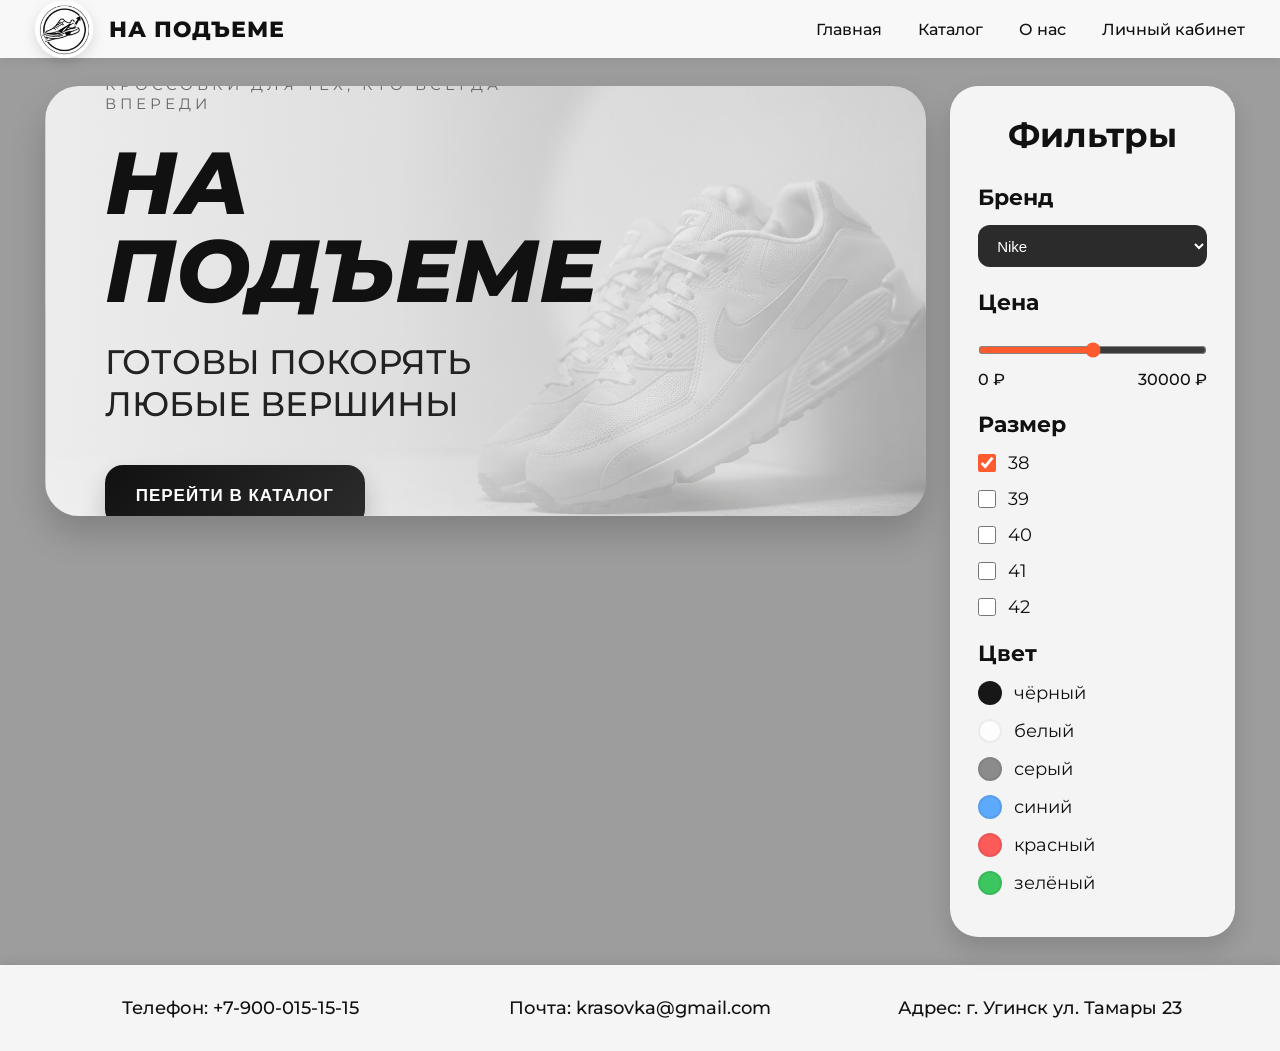
==== index.html @ 4e91f5c1 "update site" ====
<!DOCTYPE html>
<html lang="ru">
<head>
<meta charset="UTF-8">
<meta name="viewport" content="width=device-width, initial-scale=1.0">
<title>НА ПОДЪЕМЕ</title>
<link rel="preconnect" href="https://fonts.googleapis.com">
<link href="https://fonts.googleapis.com/css2?family=Montserrat:wght@400;500;600;700;800&display=swap" rel="stylesheet">
<style>
*{margin:0;padding:0;box-sizing:border-box;}
html,body{height:100%;font-family:'Montserrat',sans-serif;background:#9d9d9d;color:#111;display:flex;flex-direction:column;}
header{width:100%;height:82px;background:#f8f8f8;display:flex;align-items:center;justify-content:space-between;padding:0 35px;position:sticky;top:0;z-index:100;box-shadow:0 2px 10px rgba(0,0,0,0.08);}
.logo-wrapper{display:flex;align-items:center;gap:16px;}
.logo-circle{width:58px;height:58px;border-radius:50%;overflow:hidden;background:white;box-shadow:0 5px 14px rgba(0,0,0,0.12);}
.logo-circle img{width:100%;height:100%;object-fit:cover;}
.logo-wrapper h1{font-size:22px;font-weight:800;letter-spacing:1px;}
nav{display:flex;gap:36px;}
nav a{text-decoration:none;color:#111;font-weight:500;transition:0.25s;position:relative;}
nav a:hover{color:#ff5b2e;}
nav a::after{content:'';width:0%;height:2px;background:#ff5b2e;position:absolute;left:0;bottom:-6px;transition:0.25s;}
nav a:hover::after{width:100%;}
.wrapper{width:93%;margin:28px auto;display:flex;gap:24px;flex:1;}
.content{flex:1;}
.hero{width:100%;height:430px;border-radius:34px;overflow:hidden;position:relative;display:flex;align-items:center;background:linear-gradient(90deg,rgba(245,245,245,0.95) 0%,rgba(240,240,240,0.88) 40%,rgba(235,235,235,0.45) 100%), url("hero.jpg"); background-size:cover;background-position:center right;box-shadow:0 18px 35px rgba(0,0,0,0.18);}
.hero::before{content:'';position:absolute;width:550px;height:550px;background:rgba(255,255,255,0.35);border-radius:50%;right:-170px;top:-120px;filter:blur(12px);}
.hero-left{width:55%;padding-left:60px;position:relative;z-index:2;}
.hero-small{font-size:15px;letter-spacing:4px;color:#666;margin-bottom:26px;}
.hero h2{font-size:88px;font-weight:800;line-height:1;font-style:italic;margin-bottom:26px;color:#111;}
.hero p{font-size:34px;font-weight:500;color:#222;margin-bottom:40px;}
.hero-btn{width:260px;height:62px;border:none;border-radius:18px;background:linear-gradient(135deg,#111,#2c2c2c);color:white;font-size:17px;font-weight:700;letter-spacing:1px;cursor:pointer;transition:0.35s;box-shadow:0 12px 25px rgba(0,0,0,0.2);}
.hero-btn:hover{transform:translateY(-4px);background:linear-gradient(135deg,#ff5b2e,#ff7b57);}
.products{margin-top:30px;display:grid;grid-template-columns:repeat(3,1fr);gap:26px;}
.card{background:#f4f4f4;border-radius:24px;padding:22px;position:relative;transition:0.3s;overflow:hidden;box-shadow:0 10px 24px rgba(0,0,0,0.12);}
.card:hover{transform:translateY(-8px);box-shadow:0 18px 35px rgba(0,0,0,0.18);}
.sale{position:absolute;top:18px;right:18px;background:#ff5b2e;color:white;padding:6px 12px;border-radius:12px;font-size:12px;font-weight:700;}
.card-top{display:flex;align-items:center;gap:18px;}
.card img{width:160px;height:120px;object-fit:contain;transition:0.35s;}
.card:hover img{transform:scale(1.08);}
.card h3{font-size:22px;margin-bottom:14px;font-weight:700;}
.price{font-size:22px;font-weight:600;margin-bottom:20px;}
.buy-btn{width:170px;height:44px;border:none;border-radius:14px;background:linear-gradient(135deg,#111,#2b2b2b);color:white;font-size:16px;font-weight:600;cursor:pointer;transition:0.25s;}
.buy-btn:hover{background:linear-gradient(135deg,#ff5b2e,#ff7b57);transform:scale(1.03);}
.sidebar{width:285px;background:#f4f4f4;border-radius:28px;padding:28px;height:fit-content;position:sticky;top:100px;box-shadow:0 12px 24px rgba(0,0,0,0.14);}
.sidebar h2{text-align:center;margin-bottom:28px;font-size:34px;}
.filter-title{margin-top:22px;margin-bottom:14px;font-size:22px;font-weight:700;}
select{width:100%;height:42px;border:none;border-radius:12px;background:#2b2b2b;color:white;padding:0 15px;font-size:15px;}
.range{width:100%;accent-color:#ff5b2e;margin:12px 0;}
.price-row{display:flex;justify-content:space-between;font-weight:500;}
.check-group label,.color-group label{display:flex;align-items:center;gap:12px;margin-bottom:14px;font-size:18px;}
input[type="checkbox"]{width:18px;height:18px;accent-color:#ff5b2e;}
.color-group{margin-top:12px;}
.color-option{display:flex;align-items:center;gap:14px;margin-bottom:16px;font-size:18px;cursor:pointer;user-select:none;}
.color-option input{display:none;}
.color{width:24px;height:24px;border-radius:50%;border:2px solid rgba(0,0,0,0.08);transition:0.25s ease;opacity:0.9;}
.color-option input:checked + .color{transform:scale(1.15);border:3px solid rgba(0,0,0,0.35);box-shadow:0 0 0 4px rgba(255,255,255,0.8),0 4px 10px rgba(0,0,0,0.12);opacity:1;}
.color-option:hover .color{transform:scale(1.08);}
/* FOOTER */
footer{width:100%;background:#f5f5f5;padding:32px 40px;display:flex;justify-content:space-between;align-items:center;font-size:18px;box-shadow:0 -3px 10px rgba(0,0,0,0.08);margin-top:auto;}
footer div{flex:1;text-align:center;font-weight:500;}
@media(max-width:1200px){.products{grid-template-columns:repeat(2,1fr);}}
@media(max-width:900px){.wrapper{flex-direction:column;}.sidebar{width:100%;position:relative;top:0;}.products{grid-template-columns:1fr;}.hero{height:520px;}.hero-left{width:100%;padding:40px;}.hero h2{font-size:54px;}.hero p{font-size:24px;}footer{flex-direction:column;gap:16px;}nav{display:none;}}
</style>
</head>
<body>
  <div id="root"></div>
<header>
<div class="logo-wrapper"><div class="logo-circle"><img src="logo.png" alt="logo"></div><h1>НА ПОДЪЕМЕ</h1></div>
<nav><a href="index.html">Главная</a><a href="katalog.html">Каталог</a><a href="onas.html">О нас</a><a href="kab.html">Личный кабинет</a></nav>
</header>

<div class="wrapper">
<div class="content">
<div class="hero">
<div class="hero-left">
<div class="hero-small">КРОССОВКИ ДЛЯ ТЕХ, КТО ВСЕГДА ВПЕРЕДИ</div>
<h2>НА ПОДЪЕМЕ</h2>
<p>ГОТОВЫ ПОКОРЯТЬ ЛЮБЫЕ ВЕРШИНЫ</p>
<a href="katalog.html">
    <button class="hero-btn">
        ПЕРЕЙТИ В КАТАЛОГ
    </button>
</a>
</div>
</div>

<div class="products">
<div class="card"><div class="sale">NEW</div><div class="card-top"><img src="red.png"><div><h3>Nike Air Mariah Red</h3><div class="price">33 999 ₽</div><button class="buy-btn">Купить</button></div></div></div>
<div class="card"><div class="sale">HOT</div><div class="card-top"><img src="black.png"><div><h3>Nike Air Mariah Black</h3><div class="price">33 999 ₽</div><button class="buy-btn">Купить</button></div></div></div>
<div class="card"><div class="sale">SALE</div><div class="card-top"><img src="pinkwhite.png"><div><h3>Nike Air Mariah Pink-White</h3><div class="price">33 999 ₽</div><button class="buy-btn">Купить</button></div></div></div>
<div class="card"><div class="card-top"><img src="green.png"><div><h3>Nike Air Mariah Green</h3><div class="price">50 999 ₽</div><button class="buy-btn">Купить</button></div></div></div>
<div class="card"><div class="card-top"><img src="pink.png"><div><h3>Nike Air Mariah Pink</h3><div class="price">33 999 ₽</div><button class="buy-btn">Купить</button></div></div></div>
<div class="card"><div class="card-top"><img src="blueorange.png"><div><h3>Nike Air Mariah Blue-Orange</h3><div class="price">20 999 ₽</div><button class="buy-btn">Купить</button></div></div></div>
</div>
</div>

<aside class="sidebar">
<h2>Фильтры</h2>
<div class="filter-title">Бренд</div>
<select><option>Nike</option><option>Adidas</option><option>Puma</option></select>
<div class="filter-title">Цена</div>
<input type="range" class="range" min="0" max="60000" value="30000" id="priceRange" oninput="priceValue.innerText=this.value+' ₽'">
<div class="price-row"><span>0 ₽</span><span id="priceValue">30000 ₽</span></div>
<div class="filter-title">Размер</div>
<div class="check-group">
<label><input type="checkbox" checked>38</label>
<label><input type="checkbox">39</label>
<label><input type="checkbox">40</label>
<label><input type="checkbox">41</label>
<label><input type="checkbox">42</label>
</div>
<div class="filter-title">Цвет</div>
<div class="color-group">
<label class="color-option"><input type="checkbox"><span class="color" style="background:black;"></span>чёрный</label>
<label class="color-option"><input type="checkbox"><span class="color" style="background:white;"></span>белый</label>
<label class="color-option"><input type="checkbox"><span class="color" style="background:gray;"></span>серый</label>
<label class="color-option"><input type="checkbox"><span class="color" style="background:#4da3ff;"></span>синий</label>
<label class="color-option"><input type="checkbox"><span class="color" style="background:#ff4a4a;"></span>красный</label>
<label class="color-option"><input type="checkbox"><span class="color" style="background:#29c24f;"></span>зелёный</label>
</div>
</aside>
</div>

<footer>
<div>Телефон: +7-900-015-15-15</div>
<div>Почта: krasovka@gmail.com</div>
<div>Адрес: г. Угинск ул. Тамары 23</div>
</footer>
<script>

const products = [
{
card: document.querySelectorAll('.card')[0],
price: 33999,
color: 'red',
sizes: [38,39,40,41]
},
{
card: document.querySelectorAll('.card')[1],
price: 33999,
color: 'black',
sizes: [38,39,40,41]
},
{
card: document.querySelectorAll('.card')[2],
price: 33999,
color: 'white',
sizes: [38,39,41]
},
{
card: document.querySelectorAll('.card')[3],
price: 50999,
color: 'green',
sizes: [40,41,42]
},
{
card: document.querySelectorAll('.card')[4],
price: 33999,
color: 'pink',
sizes: [38,39,40]
},
{
card: document.querySelectorAll('.card')[5],
price: 20999,
color: 'blue',
sizes: [39,40,42]
}
];

const priceRange = document.getElementById('priceRange');

const sizeCheckboxes = document.querySelectorAll('.check-group input');

const colorCheckboxes = document.querySelectorAll('.color-group input');

function filterProducts(){

const maxPrice = Number(priceRange.value);

const selectedSizes = [];

sizeCheckboxes.forEach((checkbox,index)=>{
if(checkbox.checked){
selectedSizes.push(Number(checkbox.parentElement.textContent));
}
});

const colors = ['black','white','gray','blue','red','green'];

const selectedColors = [];

colorCheckboxes.forEach((checkbox,index)=>{
if(checkbox.checked){
selectedColors.push(colors[index]);
}
});

products.forEach(product=>{

const priceMatch = product.price <= maxPrice;

const sizeMatch =
selectedSizes.length === 0 ||
product.sizes.some(size => selectedSizes.includes(size));

const colorMatch =
selectedColors.length === 0 ||
selectedColors.includes(product.color);

if(priceMatch && sizeMatch && colorMatch){
product.card.style.display = 'block';
}else{
product.card.style.display = 'none';
}

});

}

priceRange.addEventListener('input',filterProducts);

sizeCheckboxes.forEach(checkbox=>{
checkbox.addEventListener('change',filterProducts);
});

colorCheckboxes.forEach(checkbox=>{
checkbox.addEventListener('change',filterProducts);
});

filterProducts();

</script>
</body>
</html>
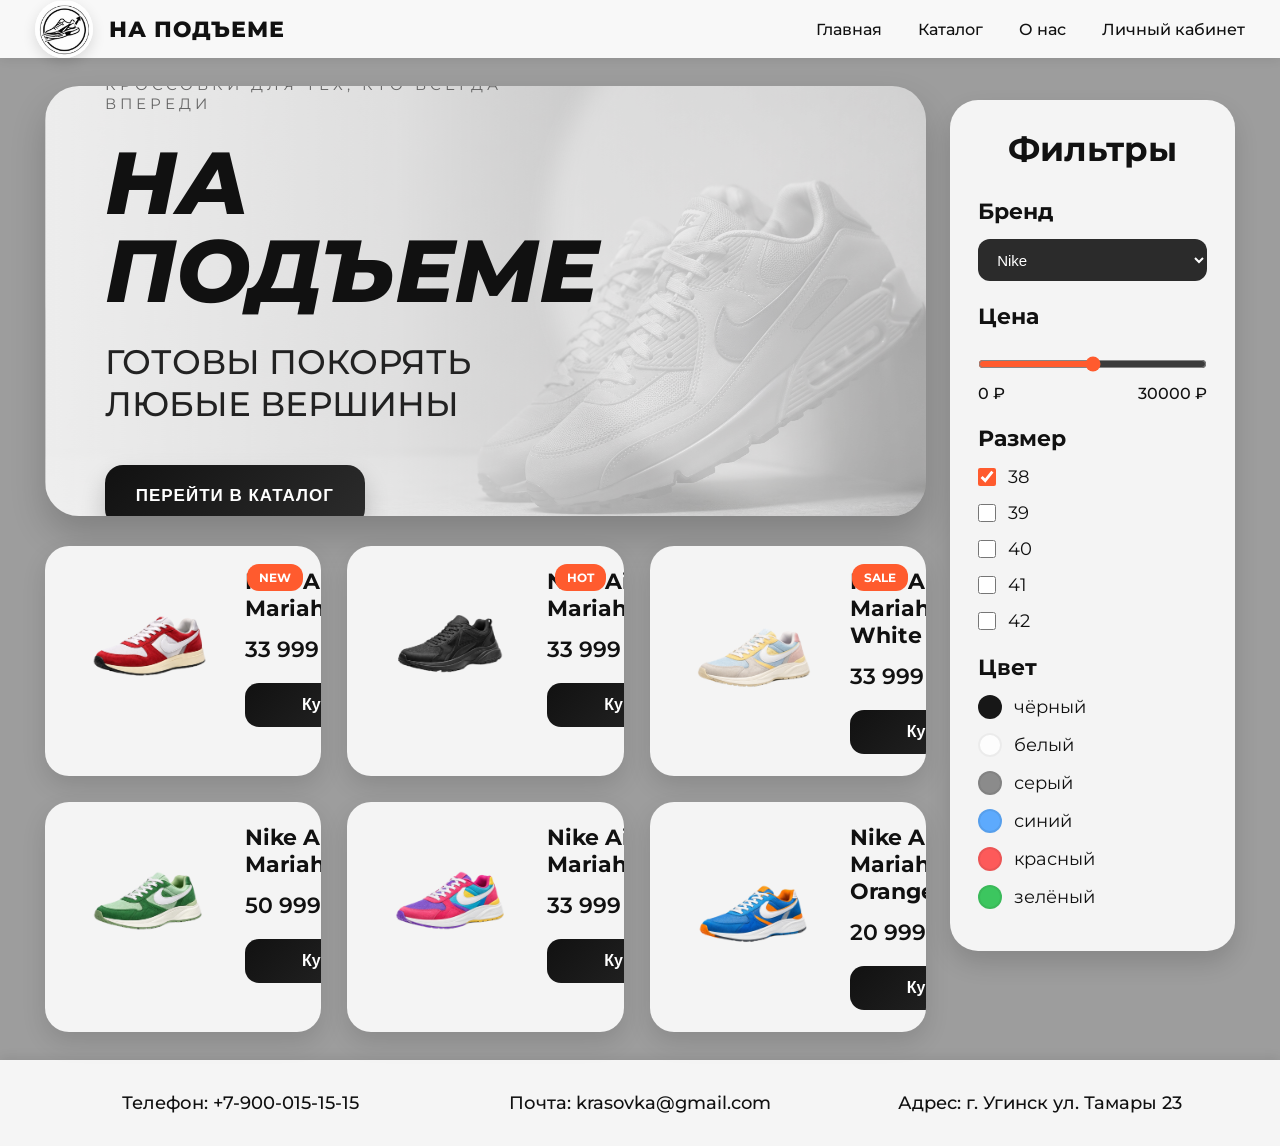
==== commit 0f0a5bd8: "update" ====
--- a/index.html
+++ b/index.html
@@ -128,88 +128,129 @@
 <script>
 
 const products = [
+
 {
 card: document.querySelectorAll('.card')[0],
 price: 33999,
 color: 'red',
 sizes: [38,39,40,41]
 },
+
 {
 card: document.querySelectorAll('.card')[1],
 price: 33999,
 color: 'black',
 sizes: [38,39,40,41]
 },
+
 {
 card: document.querySelectorAll('.card')[2],
 price: 33999,
 color: 'white',
 sizes: [38,39,41]
 },
+
 {
 card: document.querySelectorAll('.card')[3],
 price: 50999,
 color: 'green',
 sizes: [40,41,42]
 },
+
 {
 card: document.querySelectorAll('.card')[4],
 price: 33999,
 color: 'pink',
 sizes: [38,39,40]
 },
+
 {
 card: document.querySelectorAll('.card')[5],
 price: 20999,
 color: 'blue',
 sizes: [39,40,42]
 }
+
 ];
 
 const priceRange = document.getElementById('priceRange');
 
-const sizeCheckboxes = document.querySelectorAll('.check-group input');
-
-const colorCheckboxes = document.querySelectorAll('.color-group input');
+const sizeCheckboxes =
+document.querySelectorAll('.check-group input');
+
+const colorCheckboxes =
+document.querySelectorAll('.color-group input');
+
+const priceValue =
+document.getElementById('priceValue');
 
 function filterProducts(){
 
 const maxPrice = Number(priceRange.value);
 
+priceValue.innerText = maxPrice + ' ₽';
+
 const selectedSizes = [];
 
-sizeCheckboxes.forEach((checkbox,index)=>{
+sizeCheckboxes.forEach((checkbox)=>{
+
 if(checkbox.checked){
-selectedSizes.push(Number(checkbox.parentElement.textContent));
-}
-});
-
-const colors = ['black','white','gray','blue','red','green'];
+
+selectedSizes.push(
+Number(checkbox.parentElement.textContent)
+);
+
+}
+
+});
+
+const colors = [
+'black',
+'white',
+'gray',
+'blue',
+'red',
+'green',
+'pink',
+'orange',
+'brown'
+];
 
 const selectedColors = [];
 
 colorCheckboxes.forEach((checkbox,index)=>{
+
 if(checkbox.checked){
+
 selectedColors.push(colors[index]);
-}
+
+}
+
 });
 
 products.forEach(product=>{
 
-const priceMatch = product.price <= maxPrice;
+const priceMatch =
+product.price <= maxPrice;
 
 const sizeMatch =
 selectedSizes.length === 0 ||
-product.sizes.some(size => selectedSizes.includes(size));
+product.sizes.some(size =>
+selectedSizes.includes(size)
+);
 
 const colorMatch =
 selectedColors.length === 0 ||
 selectedColors.includes(product.color);
 
 if(priceMatch && sizeMatch && colorMatch){
+
 product.card.style.display = 'block';
+
 }else{
+
 product.card.style.display = 'none';
+
 }
 
 });
@@ -218,15 +259,17 @@
 
 priceRange.addEventListener('input',filterProducts);
 
-sizeCheckboxes.forEach(checkbox=>{
+sizeCheckboxes.forEach((checkbox)=>{
+
 checkbox.addEventListener('change',filterProducts);
-});
-
-colorCheckboxes.forEach(checkbox=>{
+
+});
+
+colorCheckboxes.forEach((checkbox)=>{
+
 checkbox.addEventListener('change',filterProducts);
-});
-
-filterProducts();
+
+});
 
 </script>
 </body>
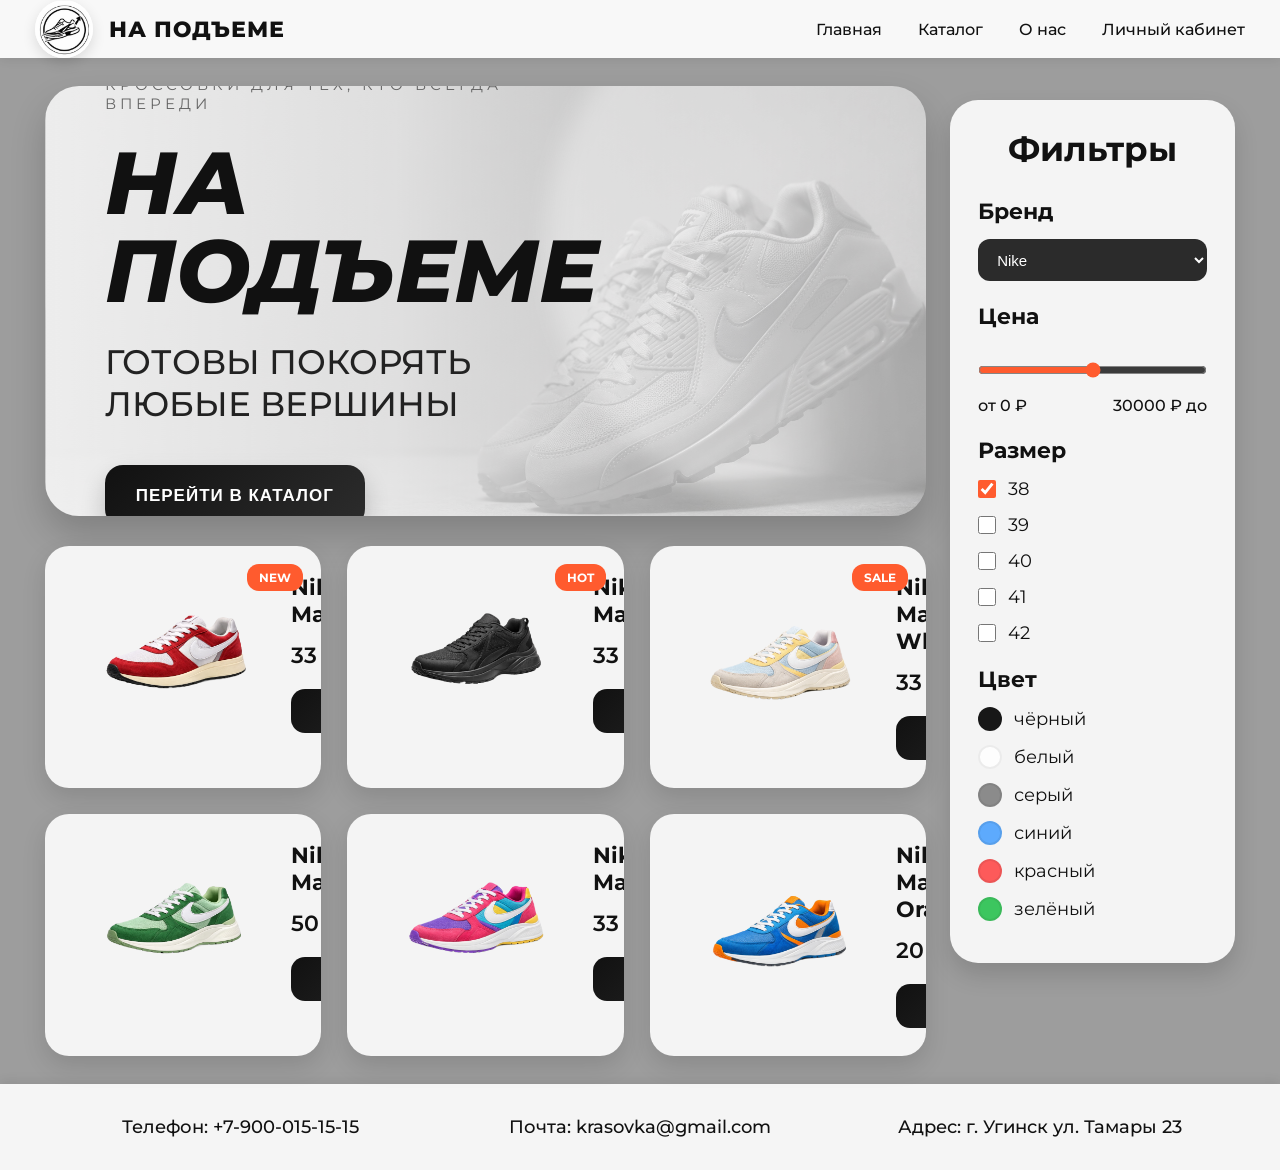
==== commit b86c69a3: "update" ====
--- a/index.html
+++ b/index.html
@@ -30,11 +30,11 @@
 .hero-btn{width:260px;height:62px;border:none;border-radius:18px;background:linear-gradient(135deg,#111,#2c2c2c);color:white;font-size:17px;font-weight:700;letter-spacing:1px;cursor:pointer;transition:0.35s;box-shadow:0 12px 25px rgba(0,0,0,0.2);}
 .hero-btn:hover{transform:translateY(-4px);background:linear-gradient(135deg,#ff5b2e,#ff7b57);}
 .products{margin-top:30px;display:grid;grid-template-columns:repeat(3,1fr);gap:26px;}
-.card{background:#f4f4f4;border-radius:24px;padding:22px;position:relative;transition:0.3s;overflow:hidden;box-shadow:0 10px 24px rgba(0,0,0,0.12);}
+.card{background:#f4f4f4;border-radius:24px;padding:28px;position:relative;transition:0.3s;overflow:hidden;box-shadow:0 10px 24px rgba(0,0,0,0.12);}
 .card:hover{transform:translateY(-8px);box-shadow:0 18px 35px rgba(0,0,0,0.18);}
 .sale{position:absolute;top:18px;right:18px;background:#ff5b2e;color:white;padding:6px 12px;border-radius:12px;font-size:12px;font-weight:700;}
 .card-top{display:flex;align-items:center;gap:18px;}
-.card img{width:160px;height:120px;object-fit:contain;transition:0.35s;}
+.card img{width:200px;height:150px;object-fit:contain;transition:0.35s;} /* увеличено */
 .card:hover img{transform:scale(1.08);}
 .card h3{font-size:22px;margin-bottom:14px;font-weight:700;}
 .price{font-size:22px;font-weight:600;margin-bottom:20px;}
@@ -44,8 +44,17 @@
 .sidebar h2{text-align:center;margin-bottom:28px;font-size:34px;}
 .filter-title{margin-top:22px;margin-bottom:14px;font-size:22px;font-weight:700;}
 select{width:100%;height:42px;border:none;border-radius:12px;background:#2b2b2b;color:white;padding:0 15px;font-size:15px;}
-.range{width:100%;accent-color:#ff5b2e;margin:12px 0;}
+.range{
+    width:100%;
+    accent-color:#ff5b2e;
+    margin:12px 0;
+    border:2px solid #ff5b2e; /* добавлена граница */
+    border-radius:12px;
+    padding:4px;
+}
 .price-row{display:flex;justify-content:space-between;font-weight:500;}
+.price-row span:first-child::before { content: "от "; } /* подпись от */
+.price-row span:last-child::after { content: " до"; } /* подпись до */
 .check-group label,.color-group label{display:flex;align-items:center;gap:12px;margin-bottom:14px;font-size:18px;}
 input[type="checkbox"]{width:18px;height:18px;accent-color:#ff5b2e;}
 .color-group{margin-top:12px;}
@@ -54,7 +63,6 @@
 .color{width:24px;height:24px;border-radius:50%;border:2px solid rgba(0,0,0,0.08);transition:0.25s ease;opacity:0.9;}
 .color-option input:checked + .color{transform:scale(1.15);border:3px solid rgba(0,0,0,0.35);box-shadow:0 0 0 4px rgba(255,255,255,0.8),0 4px 10px rgba(0,0,0,0.12);opacity:1;}
 .color-option:hover .color{transform:scale(1.08);}
-/* FOOTER */
 footer{width:100%;background:#f5f5f5;padding:32px 40px;display:flex;justify-content:space-between;align-items:center;font-size:18px;box-shadow:0 -3px 10px rgba(0,0,0,0.08);margin-top:auto;}
 footer div{flex:1;text-align:center;font-weight:500;}
 @media(max-width:1200px){.products{grid-template-columns:repeat(2,1fr);}}
@@ -126,151 +134,77 @@
 <div>Адрес: г. Угинск ул. Тамары 23</div>
 </footer>
 <script>
-
+// ваш JS код для фильтров без изменений
 const products = [
-
 {
 card: document.querySelectorAll('.card')[0],
 price: 33999,
 color: 'red',
 sizes: [38,39,40,41]
 },
-
 {
 card: document.querySelectorAll('.card')[1],
 price: 33999,
 color: 'black',
 sizes: [38,39,40,41]
 },
-
 {
 card: document.querySelectorAll('.card')[2],
 price: 33999,
 color: 'white',
 sizes: [38,39,41]
 },
-
 {
 card: document.querySelectorAll('.card')[3],
 price: 50999,
 color: 'green',
 sizes: [40,41,42]
 },
-
 {
 card: document.querySelectorAll('.card')[4],
 price: 33999,
 color: 'pink',
 sizes: [38,39,40]
 },
-
 {
 card: document.querySelectorAll('.card')[5],
 price: 20999,
 color: 'blue',
 sizes: [39,40,42]
 }
-
 ];
 
 const priceRange = document.getElementById('priceRange');
-
-const sizeCheckboxes =
-document.querySelectorAll('.check-group input');
-
-const colorCheckboxes =
-document.querySelectorAll('.color-group input');
-
-const priceValue =
-document.getElementById('priceValue');
+const sizeCheckboxes = document.querySelectorAll('.check-group input');
+const colorCheckboxes = document.querySelectorAll('.color-group input');
+const priceValue = document.getElementById('priceValue');
 
 function filterProducts(){
-
 const maxPrice = Number(priceRange.value);
-
 priceValue.innerText = maxPrice + ' ₽';
-
 const selectedSizes = [];
-
 sizeCheckboxes.forEach((checkbox)=>{
-
 if(checkbox.checked){
-
-selectedSizes.push(
-Number(checkbox.parentElement.textContent)
-);
-
-}
-
+selectedSizes.push(Number(checkbox.parentElement.textContent));
+}
 });
-
-const colors = [
-'black',
-'white',
-'gray',
-'blue',
-'red',
-'green',
-'pink',
-'orange',
-'brown'
-];
-
+const colors = ['black','white','gray','blue','red','green','pink','orange','brown'];
 const selectedColors = [];
-
 colorCheckboxes.forEach((checkbox,index)=>{
-
 if(checkbox.checked){
-
 selectedColors.push(colors[index]);
-
-}
-
+}
 });
-
 products.forEach(product=>{
-
-const priceMatch =
-product.price <= maxPrice;
-
-const sizeMatch =
-selectedSizes.length === 0 ||
-product.sizes.some(size =>
-selectedSizes.includes(size)
-);
-
-const colorMatch =
-selectedColors.length === 0 ||
-selectedColors.includes(product.color);
-
-if(priceMatch && sizeMatch && colorMatch){
-
-product.card.style.display = 'block';
-
-}else{
-
-product.card.style.display = 'none';
-
-}
-
+const priceMatch = product.price <= maxPrice;
+const sizeMatch = selectedSizes.length === 0 || product.sizes.some(size => selectedSizes.includes(size));
+const colorMatch = selectedColors.length === 0 || selectedColors.includes(product.color);
+product.card.style.display = (priceMatch && sizeMatch && colorMatch) ? 'block' : 'none';
 });
-
-}
-
+}
 priceRange.addEventListener('input',filterProducts);
-
-sizeCheckboxes.forEach((checkbox)=>{
-
-checkbox.addEventListener('change',filterProducts);
-
-});
-
-colorCheckboxes.forEach((checkbox)=>{
-
-checkbox.addEventListener('change',filterProducts);
-
-});
-
+sizeCheckboxes.forEach((checkbox)=>{checkbox.addEventListener('change',filterProducts);});
+colorCheckboxes.forEach((checkbox)=>{checkbox.addEventListener('change',filterProducts);});
 </script>
 </body>
 </html>
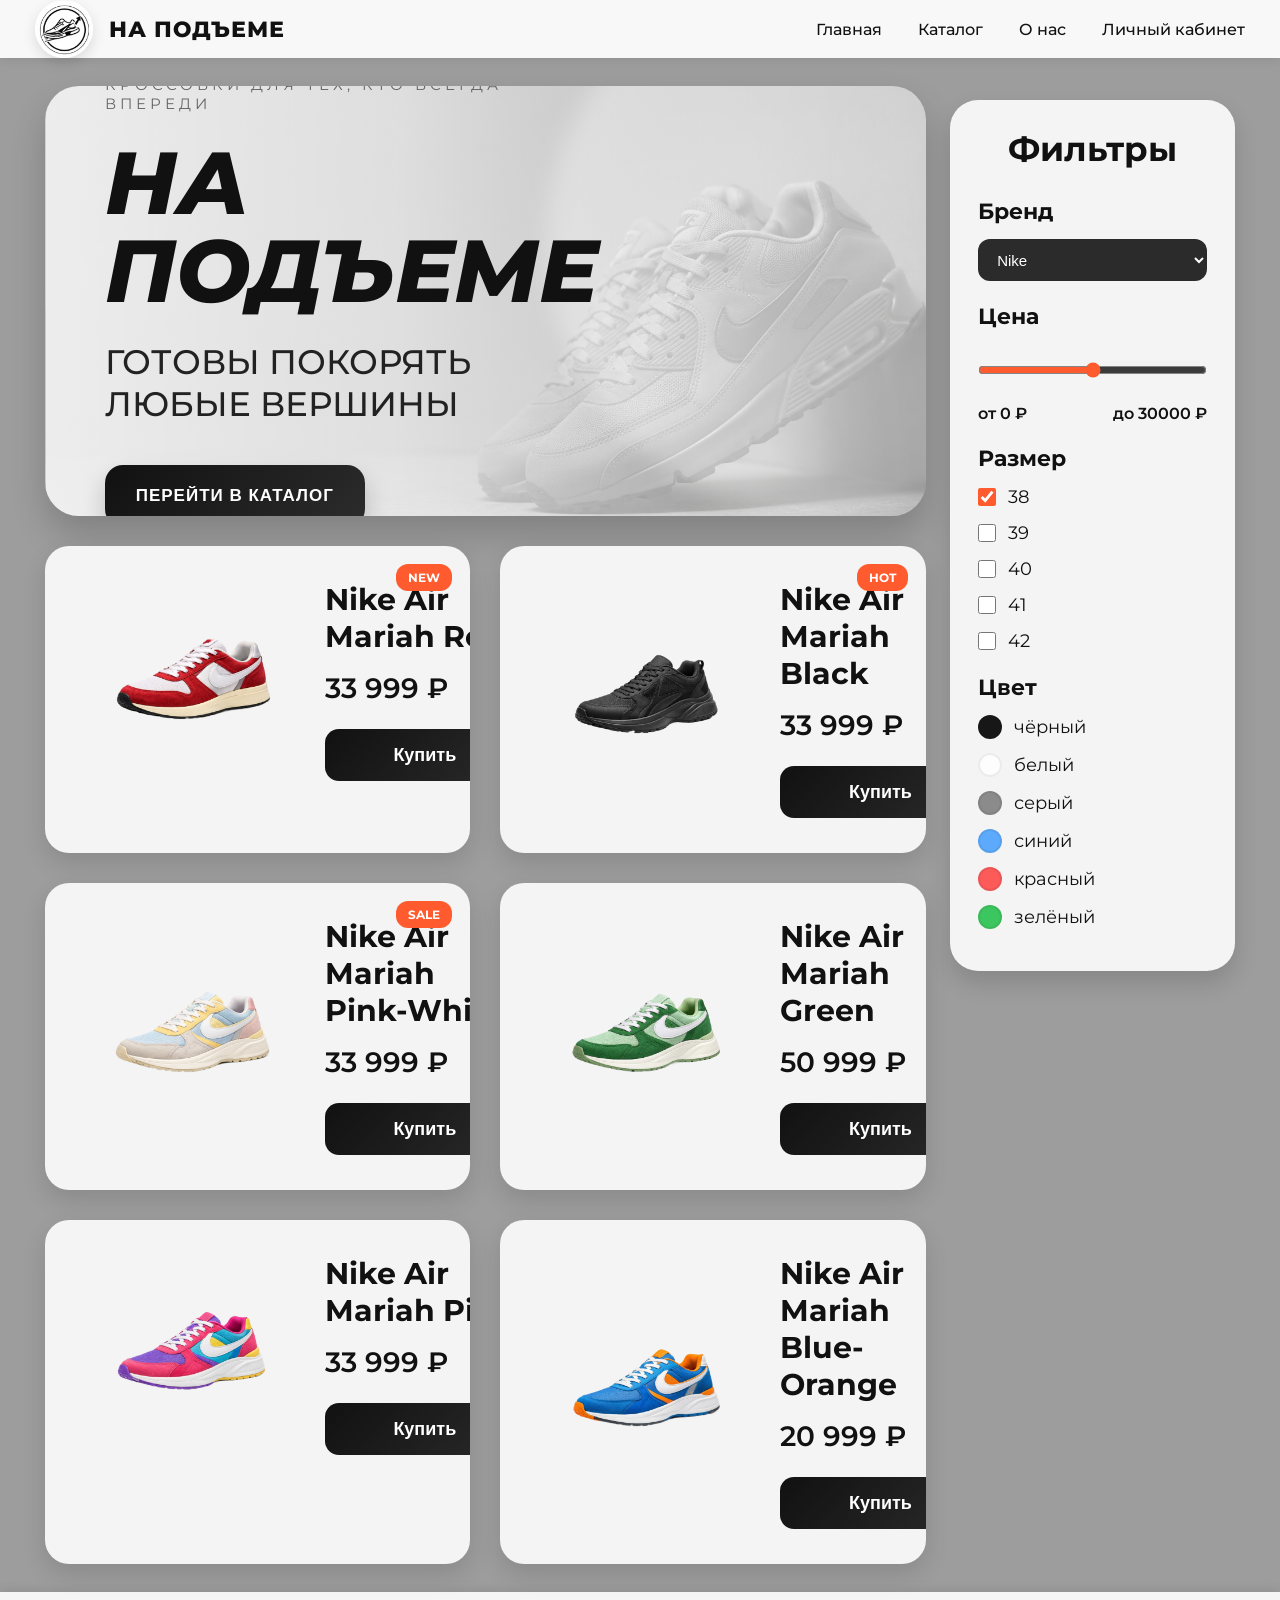
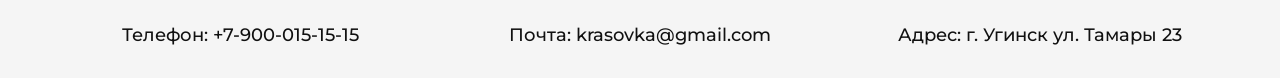
==== commit cea98542: "update" ====
--- a/index.html
+++ b/index.html
@@ -29,17 +29,58 @@
 .hero p{font-size:34px;font-weight:500;color:#222;margin-bottom:40px;}
 .hero-btn{width:260px;height:62px;border:none;border-radius:18px;background:linear-gradient(135deg,#111,#2c2c2c);color:white;font-size:17px;font-weight:700;letter-spacing:1px;cursor:pointer;transition:0.35s;box-shadow:0 12px 25px rgba(0,0,0,0.2);}
 .hero-btn:hover{transform:translateY(-4px);background:linear-gradient(135deg,#ff5b2e,#ff7b57);}
-.products{margin-top:30px;display:grid;grid-template-columns:repeat(3,1fr);gap:26px;}
-.card{background:#f4f4f4;border-radius:24px;padding:28px;position:relative;transition:0.3s;overflow:hidden;box-shadow:0 10px 24px rgba(0,0,0,0.12);}
-.card:hover{transform:translateY(-8px);box-shadow:0 18px 35px rgba(0,0,0,0.18);}
+
+/* Увеличенные карточки */
+.products{
+    margin-top:30px;
+    display:grid;
+    grid-template-columns:repeat(2,1fr);
+    gap:30px;
+}
+.card{
+    background:#f4f4f4;
+    border-radius:24px;
+    padding:35px;
+    min-height:240px;
+    position:relative;
+    transition:0.3s;
+    overflow:hidden;
+    box-shadow:0 10px 24px rgba(0,0,0,0.12);
+}
+.card-top{
+    display:flex;
+    align-items:center;
+    gap:25px;
+}
+.card img{
+    width:220px;
+    height:170px;
+    object-fit:contain;
+    transition:0.35s;
+}
+.card h3{
+    font-size:30px;
+    margin-bottom:16px;
+    font-weight:700;
+}
+.price{
+    font-size:28px;
+    font-weight:600;
+    margin-bottom:24px;
+}
+.buy-btn{
+    width:200px;
+    height:52px;
+    border:none;
+    border-radius:14px;
+    background:linear-gradient(135deg,#111,#2b2b2b);
+    color:white;
+    font-size:18px;
+    font-weight:600;
+    cursor:pointer;
+}
 .sale{position:absolute;top:18px;right:18px;background:#ff5b2e;color:white;padding:6px 12px;border-radius:12px;font-size:12px;font-weight:700;}
-.card-top{display:flex;align-items:center;gap:18px;}
-.card img{width:200px;height:150px;object-fit:contain;transition:0.35s;} /* увеличено */
-.card:hover img{transform:scale(1.08);}
-.card h3{font-size:22px;margin-bottom:14px;font-weight:700;}
-.price{font-size:22px;font-weight:600;margin-bottom:20px;}
-.buy-btn{width:170px;height:44px;border:none;border-radius:14px;background:linear-gradient(135deg,#111,#2b2b2b);color:white;font-size:16px;font-weight:600;cursor:pointer;transition:0.25s;}
-.buy-btn:hover{background:linear-gradient(135deg,#ff5b2e,#ff7b57);transform:scale(1.03);}
+
 .sidebar{width:285px;background:#f4f4f4;border-radius:28px;padding:28px;height:fit-content;position:sticky;top:100px;box-shadow:0 12px 24px rgba(0,0,0,0.14);}
 .sidebar h2{text-align:center;margin-bottom:28px;font-size:34px;}
 .filter-title{margin-top:22px;margin-bottom:14px;font-size:22px;font-weight:700;}
@@ -48,13 +89,16 @@
     width:100%;
     accent-color:#ff5b2e;
     margin:12px 0;
-    border:2px solid #ff5b2e; /* добавлена граница */
+    border:2px solid #ff5b2e;
     border-radius:12px;
     padding:4px;
 }
-.price-row{display:flex;justify-content:space-between;font-weight:500;}
-.price-row span:first-child::before { content: "от "; } /* подпись от */
-.price-row span:last-child::after { content: " до"; } /* подпись до */
+.price-row{
+    display:flex;
+    justify-content:space-between;
+    font-weight:600;
+    margin-top:8px;
+}
 .check-group label,.color-group label{display:flex;align-items:center;gap:12px;margin-bottom:14px;font-size:18px;}
 input[type="checkbox"]{width:18px;height:18px;accent-color:#ff5b2e;}
 .color-group{margin-top:12px;}
@@ -63,6 +107,7 @@
 .color{width:24px;height:24px;border-radius:50%;border:2px solid rgba(0,0,0,0.08);transition:0.25s ease;opacity:0.9;}
 .color-option input:checked + .color{transform:scale(1.15);border:3px solid rgba(0,0,0,0.35);box-shadow:0 0 0 4px rgba(255,255,255,0.8),0 4px 10px rgba(0,0,0,0.12);opacity:1;}
 .color-option:hover .color{transform:scale(1.08);}
+
 footer{width:100%;background:#f5f5f5;padding:32px 40px;display:flex;justify-content:space-between;align-items:center;font-size:18px;box-shadow:0 -3px 10px rgba(0,0,0,0.08);margin-top:auto;}
 footer div{flex:1;text-align:center;font-weight:500;}
 @media(max-width:1200px){.products{grid-template-columns:repeat(2,1fr);}}
@@ -70,7 +115,6 @@
 </style>
 </head>
 <body>
-  <div id="root"></div>
 <header>
 <div class="logo-wrapper"><div class="logo-circle"><img src="logo.png" alt="logo"></div><h1>НА ПОДЪЕМЕ</h1></div>
 <nav><a href="index.html">Главная</a><a href="katalog.html">Каталог</a><a href="onas.html">О нас</a><a href="kab.html">Личный кабинет</a></nav>
@@ -83,11 +127,7 @@
 <div class="hero-small">КРОССОВКИ ДЛЯ ТЕХ, КТО ВСЕГДА ВПЕРЕДИ</div>
 <h2>НА ПОДЪЕМЕ</h2>
 <p>ГОТОВЫ ПОКОРЯТЬ ЛЮБЫЕ ВЕРШИНЫ</p>
-<a href="katalog.html">
-    <button class="hero-btn">
-        ПЕРЕЙТИ В КАТАЛОГ
-    </button>
-</a>
+<a href="katalog.html"><button class="hero-btn">ПЕРЕЙТИ В КАТАЛОГ</button></a>
 </div>
 </div>
 
@@ -107,7 +147,7 @@
 <select><option>Nike</option><option>Adidas</option><option>Puma</option></select>
 <div class="filter-title">Цена</div>
 <input type="range" class="range" min="0" max="60000" value="30000" id="priceRange" oninput="priceValue.innerText=this.value+' ₽'">
-<div class="price-row"><span>0 ₽</span><span id="priceValue">30000 ₽</span></div>
+<div class="price-row"><span>от 0 ₽</span><span>до <span id="priceValue">30000 ₽</span></span></div>
 <div class="filter-title">Размер</div>
 <div class="check-group">
 <label><input type="checkbox" checked>38</label>
@@ -133,45 +173,15 @@
 <div>Почта: krasovka@gmail.com</div>
 <div>Адрес: г. Угинск ул. Тамары 23</div>
 </footer>
+
 <script>
-// ваш JS код для фильтров без изменений
 const products = [
-{
-card: document.querySelectorAll('.card')[0],
-price: 33999,
-color: 'red',
-sizes: [38,39,40,41]
-},
-{
-card: document.querySelectorAll('.card')[1],
-price: 33999,
-color: 'black',
-sizes: [38,39,40,41]
-},
-{
-card: document.querySelectorAll('.card')[2],
-price: 33999,
-color: 'white',
-sizes: [38,39,41]
-},
-{
-card: document.querySelectorAll('.card')[3],
-price: 50999,
-color: 'green',
-sizes: [40,41,42]
-},
-{
-card: document.querySelectorAll('.card')[4],
-price: 33999,
-color: 'pink',
-sizes: [38,39,40]
-},
-{
-card: document.querySelectorAll('.card')[5],
-price: 20999,
-color: 'blue',
-sizes: [39,40,42]
-}
+{card: document.querySelectorAll('.card')[0], price: 33999, color: 'red', sizes: [38,39,40,41]},
+{card: document.querySelectorAll('.card')[1], price: 33999, color: 'black', sizes: [38,39,40,41]},
+{card: document.querySelectorAll('.card')[2], price: 33999, color: 'white', sizes: [38,39,41]},
+{card: document.querySelectorAll('.card')[3], price: 50999, color: 'green', sizes: [40,41,42]},
+{card: document.querySelectorAll('.card')[4], price: 33999, color: 'pink', sizes: [38,39,40]},
+{card: document.querySelectorAll('.card')[5], price: 20999, color: 'blue', sizes: [39,40,42]}
 ];
 
 const priceRange = document.getElementById('priceRange');
@@ -183,18 +193,10 @@
 const maxPrice = Number(priceRange.value);
 priceValue.innerText = maxPrice + ' ₽';
 const selectedSizes = [];
-sizeCheckboxes.forEach((checkbox)=>{
-if(checkbox.checked){
-selectedSizes.push(Number(checkbox.parentElement.textContent));
-}
-});
+sizeCheckboxes.forEach((checkbox)=>{if(checkbox.checked){selectedSizes.push(Number(checkbox.parentElement.textContent));}});
 const colors = ['black','white','gray','blue','red','green','pink','orange','brown'];
 const selectedColors = [];
-colorCheckboxes.forEach((checkbox,index)=>{
-if(checkbox.checked){
-selectedColors.push(colors[index]);
-}
-});
+colorCheckboxes.forEach((checkbox,index)=>{if(checkbox.checked){selectedColors.push(colors[index]);}});
 products.forEach(product=>{
 const priceMatch = product.price <= maxPrice;
 const sizeMatch = selectedSizes.length === 0 || product.sizes.some(size => selectedSizes.includes(size));
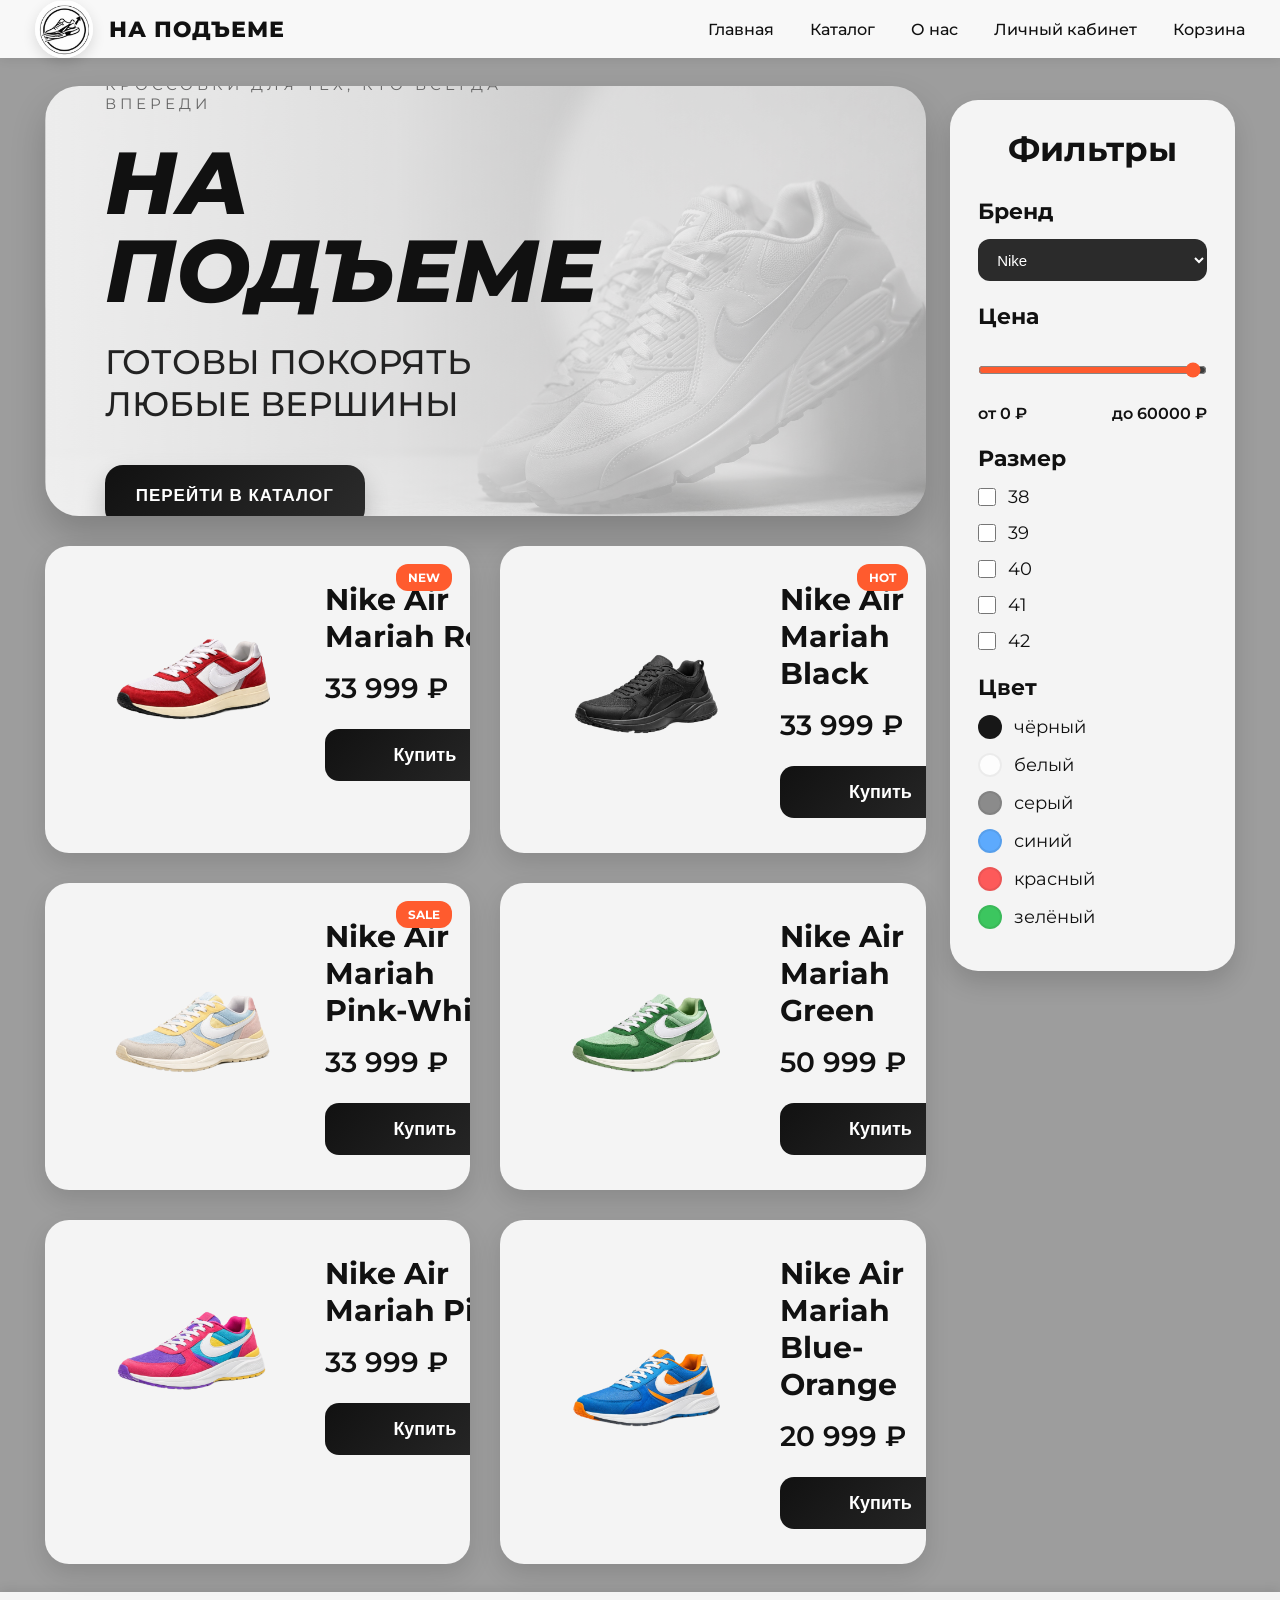
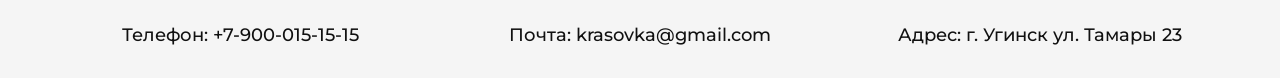
==== commit 1f5e1974: "update" ====
--- a/index.html
+++ b/index.html
@@ -29,76 +29,21 @@
 .hero p{font-size:34px;font-weight:500;color:#222;margin-bottom:40px;}
 .hero-btn{width:260px;height:62px;border:none;border-radius:18px;background:linear-gradient(135deg,#111,#2c2c2c);color:white;font-size:17px;font-weight:700;letter-spacing:1px;cursor:pointer;transition:0.35s;box-shadow:0 12px 25px rgba(0,0,0,0.2);}
 .hero-btn:hover{transform:translateY(-4px);background:linear-gradient(135deg,#ff5b2e,#ff7b57);}
-
-/* Увеличенные карточки */
-.products{
-    margin-top:30px;
-    display:grid;
-    grid-template-columns:repeat(2,1fr);
-    gap:30px;
-}
-.card{
-    background:#f4f4f4;
-    border-radius:24px;
-    padding:35px;
-    min-height:240px;
-    position:relative;
-    transition:0.3s;
-    overflow:hidden;
-    box-shadow:0 10px 24px rgba(0,0,0,0.12);
-}
-.card-top{
-    display:flex;
-    align-items:center;
-    gap:25px;
-}
-.card img{
-    width:220px;
-    height:170px;
-    object-fit:contain;
-    transition:0.35s;
-}
-.card h3{
-    font-size:30px;
-    margin-bottom:16px;
-    font-weight:700;
-}
-.price{
-    font-size:28px;
-    font-weight:600;
-    margin-bottom:24px;
-}
-.buy-btn{
-    width:200px;
-    height:52px;
-    border:none;
-    border-radius:14px;
-    background:linear-gradient(135deg,#111,#2b2b2b);
-    color:white;
-    font-size:18px;
-    font-weight:600;
-    cursor:pointer;
-}
+.products{margin-top:30px;display:grid;grid-template-columns:repeat(2,1fr);gap:30px;}
+.card{background:#f4f4f4;border-radius:24px;padding:35px;min-height:240px;position:relative;transition:0.3s;overflow:hidden;box-shadow:0 10px 24px rgba(0,0,0,0.12);}
+.card-top{display:flex;align-items:center;gap:25px;}
+.card img{width:220px;height:170px;object-fit:contain;transition:0.35s;}
+.card h3{font-size:30px;margin-bottom:16px;font-weight:700;}
+.price{font-size:28px;font-weight:600;margin-bottom:24px;}
+.buy-btn{width:200px;height:52px;border:none;border-radius:14px;background:linear-gradient(135deg,#111,#2b2b2b);color:white;font-size:18px;font-weight:600;cursor:pointer;}
+.buy-btn:hover{transform:scale(1.03);}
 .sale{position:absolute;top:18px;right:18px;background:#ff5b2e;color:white;padding:6px 12px;border-radius:12px;font-size:12px;font-weight:700;}
-
 .sidebar{width:285px;background:#f4f4f4;border-radius:28px;padding:28px;height:fit-content;position:sticky;top:100px;box-shadow:0 12px 24px rgba(0,0,0,0.14);}
 .sidebar h2{text-align:center;margin-bottom:28px;font-size:34px;}
 .filter-title{margin-top:22px;margin-bottom:14px;font-size:22px;font-weight:700;}
 select{width:100%;height:42px;border:none;border-radius:12px;background:#2b2b2b;color:white;padding:0 15px;font-size:15px;}
-.range{
-    width:100%;
-    accent-color:#ff5b2e;
-    margin:12px 0;
-    border:2px solid #ff5b2e;
-    border-radius:12px;
-    padding:4px;
-}
-.price-row{
-    display:flex;
-    justify-content:space-between;
-    font-weight:600;
-    margin-top:8px;
-}
+.range{width:100%;accent-color:#ff5b2e;margin:12px 0;border:2px solid #ff5b2e;border-radius:12px;padding:4px;}
+.price-row{display:flex;justify-content:space-between;font-weight:600;margin-top:8px;}
 .check-group label,.color-group label{display:flex;align-items:center;gap:12px;margin-bottom:14px;font-size:18px;}
 input[type="checkbox"]{width:18px;height:18px;accent-color:#ff5b2e;}
 .color-group{margin-top:12px;}
@@ -107,17 +52,22 @@
 .color{width:24px;height:24px;border-radius:50%;border:2px solid rgba(0,0,0,0.08);transition:0.25s ease;opacity:0.9;}
 .color-option input:checked + .color{transform:scale(1.15);border:3px solid rgba(0,0,0,0.35);box-shadow:0 0 0 4px rgba(255,255,255,0.8),0 4px 10px rgba(0,0,0,0.12);opacity:1;}
 .color-option:hover .color{transform:scale(1.08);}
-
 footer{width:100%;background:#f5f5f5;padding:32px 40px;display:flex;justify-content:space-between;align-items:center;font-size:18px;box-shadow:0 -3px 10px rgba(0,0,0,0.08);margin-top:auto;}
 footer div{flex:1;text-align:center;font-weight:500;}
 @media(max-width:1200px){.products{grid-template-columns:repeat(2,1fr);}}
 @media(max-width:900px){.wrapper{flex-direction:column;}.sidebar{width:100%;position:relative;top:0;}.products{grid-template-columns:1fr;}.hero{height:520px;}.hero-left{width:100%;padding:40px;}.hero h2{font-size:54px;}.hero p{font-size:24px;}footer{flex-direction:column;gap:16px;}nav{display:none;}}
+/* Модальное окно выбора размера */
+#sizeModal{display:none;position:fixed;top:0;left:0;width:100%;height:100%;background:rgba(0,0,0,0.5);justify-content:center;align-items:center;z-index:1000;}
+#sizeModalContent{background:#fff;padding:30px;border-radius:24px;min-width:300px;text-align:center;}
+.size-btn{padding:10px 16px;border:none;border-radius:12px;background:#2b2b2b;color:white;cursor:pointer;font-weight:600;transition:0.2s;}
+.size-btn:hover{background:#ff5b2e;}
+#sizeCancel{margin-top:20px;padding:8px 16px;border:none;border-radius:12px;background:#ccc;cursor:pointer;}
 </style>
 </head>
 <body>
 <header>
 <div class="logo-wrapper"><div class="logo-circle"><img src="logo.png" alt="logo"></div><h1>НА ПОДЪЕМЕ</h1></div>
-<nav><a href="index.html">Главная</a><a href="katalog.html">Каталог</a><a href="onas.html">О нас</a><a href="kab.html">Личный кабинет</a></nav>
+<nav><a href="index.html">Главная</a><a href="katalog.html">Каталог</a><a href="onas.html">О нас</a><a href="kab.html">Личный кабинет</a> <a href = "korzina.html">Корзина</a></nav>
 </header>
 
 <div class="wrapper">
@@ -146,11 +96,11 @@
 <div class="filter-title">Бренд</div>
 <select><option>Nike</option><option>Adidas</option><option>Puma</option></select>
 <div class="filter-title">Цена</div>
-<input type="range" class="range" min="0" max="60000" value="30000" id="priceRange" oninput="priceValue.innerText=this.value+' ₽'">
-<div class="price-row"><span>от 0 ₽</span><span>до <span id="priceValue">30000 ₽</span></span></div>
+<input type="range" class="range" min="0" max="60000" value="60000" id="priceRange" oninput="priceValue.innerText=this.value+' ₽'">
+<div class="price-row"><span>от 0 ₽</span><span>до <span id="priceValue">60000 ₽</span></span></div>
 <div class="filter-title">Размер</div>
 <div class="check-group">
-<label><input type="checkbox" checked>38</label>
+<label><input type="checkbox" >38</label>
 <label><input type="checkbox">39</label>
 <label><input type="checkbox">40</label>
 <label><input type="checkbox">41</label>
@@ -174,39 +124,105 @@
 <div>Адрес: г. Угинск ул. Тамары 23</div>
 </footer>
 
+<!-- Модальное окно выбора размера -->
+<div id="sizeModal">
+  <div id="sizeModalContent">
+    <h3>Выберите размер</h3>
+    <div id="sizeOptions"></div>
+    <button id="sizeCancel">Отмена</button>
+  </div>
+</div>
+
+
 <script>
-const products = [
-{card: document.querySelectorAll('.card')[0], price: 33999, color: 'red', sizes: [38,39,40,41]},
-{card: document.querySelectorAll('.card')[1], price: 33999, color: 'black', sizes: [38,39,40,41]},
-{card: document.querySelectorAll('.card')[2], price: 33999, color: 'white', sizes: [38,39,41]},
-{card: document.querySelectorAll('.card')[3], price: 50999, color: 'green', sizes: [40,41,42]},
-{card: document.querySelectorAll('.card')[4], price: 33999, color: 'pink', sizes: [38,39,40]},
-{card: document.querySelectorAll('.card')[5], price: 20999, color: 'blue', sizes: [39,40,42]}
+const priceRange=document.getElementById('priceRange');
+const sizeCheckboxes=document.querySelectorAll('.check-group input');
+const colorCheckboxes=document.querySelectorAll('.color-group input');
+const priceValue=document.getElementById('priceValue');
+
+const productData=[
+{name:'Nike Air Mariah Red',color:'red',sizes:[38,39,40,41]},
+{name:'Nike Air Mariah Black',color:'black',sizes:[38,39,40,41]},
+{name:'Nike Air Mariah Pink-White',color:'white',sizes:[38,39,41]},
+{name:'Nike Air Mariah Green',color:'green',sizes:[40,41,42]},
+{name:'Nike Air Mariah Pink',color:'pink',sizes:[38,39,40]},
+{name:'Nike Air Mariah Blue-Orange',color:'blue',sizes:[39,40,42]}
 ];
 
-const priceRange = document.getElementById('priceRange');
-const sizeCheckboxes = document.querySelectorAll('.check-group input');
-const colorCheckboxes = document.querySelectorAll('.color-group input');
-const priceValue = document.getElementById('priceValue');
-
 function filterProducts(){
-const maxPrice = Number(priceRange.value);
-priceValue.innerText = maxPrice + ' ₽';
-const selectedSizes = [];
-sizeCheckboxes.forEach((checkbox)=>{if(checkbox.checked){selectedSizes.push(Number(checkbox.parentElement.textContent));}});
-const colors = ['black','white','gray','blue','red','green','pink','orange','brown'];
-const selectedColors = [];
-colorCheckboxes.forEach((checkbox,index)=>{if(checkbox.checked){selectedColors.push(colors[index]);}});
-products.forEach(product=>{
-const priceMatch = product.price <= maxPrice;
-const sizeMatch = selectedSizes.length === 0 || product.sizes.some(size => selectedSizes.includes(size));
-const colorMatch = selectedColors.length === 0 || selectedColors.includes(product.color);
-product.card.style.display = (priceMatch && sizeMatch && colorMatch) ? 'block' : 'none';
+ const maxPrice=Number(priceRange.value);
+ priceValue.textContent=maxPrice+' ₽';
+
+ const selectedSizes=[...sizeCheckboxes].filter(x=>x.checked).map(x=>Number(x.parentElement.textContent.trim()));
+ const selectedColors=[];
+ const colors=['black','white','gray','blue','red','green'];
+ colorCheckboxes.forEach((c,i)=>{if(c.checked) selectedColors.push(colors[i]);});
+
+ document.querySelectorAll('.card').forEach((card,index)=>{
+   const price=parseInt(card.querySelector('.price').innerText.replace(/\D/g,''));
+   const p=productData[index];
+
+   const priceMatch=price<=maxPrice;
+   const sizeMatch=selectedSizes.length===0 || p.sizes.some(s=>selectedSizes.includes(s));
+   const colorMatch=selectedColors.length===0 || selectedColors.includes(p.color);
+
+   card.style.display=(priceMatch && sizeMatch && colorMatch)?'block':'none';
+ });
+}
+
+priceRange.addEventListener('input',filterProducts);
+sizeCheckboxes.forEach(x=>x.addEventListener('change',filterProducts));
+colorCheckboxes.forEach(x=>x.addEventListener('change',filterProducts));
+
+if(!localStorage.getItem('cart')) localStorage.setItem('cart','[]');
+
+const modal=document.getElementById('sizeModal');
+const sizeOptions=document.getElementById('sizeOptions');
+document.getElementById('sizeCancel').onclick=()=>modal.style.display='none';
+
+document.querySelectorAll('.buy-btn').forEach((btn,index)=>{
+ btn.addEventListener('click',()=>{
+   const card=btn.closest('.card');
+   const product=productData[index];
+
+   sizeOptions.innerHTML='';
+
+   product.sizes.forEach(size=>{
+      const b=document.createElement('button');
+      b.className='size-btn';
+      b.textContent=size;
+
+      b.onclick=()=>{
+         let cart=JSON.parse(localStorage.getItem('cart'))||[];
+
+         const existing=cart.find(i=>i.name===product.name && i.size===size);
+
+         if(existing){
+            existing.quantity++;
+         }else{
+            cart.push({
+              name:product.name,
+              size:size,
+              quantity:1,
+              price:parseInt(card.querySelector('.price').innerText.replace(/\D/g,'')),
+              image:card.querySelector('img').getAttribute('src')
+            });
+         }
+
+         localStorage.setItem('cart',JSON.stringify(cart));
+         modal.style.display='none';
+         alert('Товар добавлен в корзину');
+      };
+
+      sizeOptions.appendChild(b);
+   });
+
+   modal.style.display='flex';
+ });
 });
-}
-priceRange.addEventListener('input',filterProducts);
-sizeCheckboxes.forEach((checkbox)=>{checkbox.addEventListener('change',filterProducts);});
-colorCheckboxes.forEach((checkbox)=>{checkbox.addEventListener('change',filterProducts);});
+
+filterProducts();
 </script>
+
 </body>
 </html>
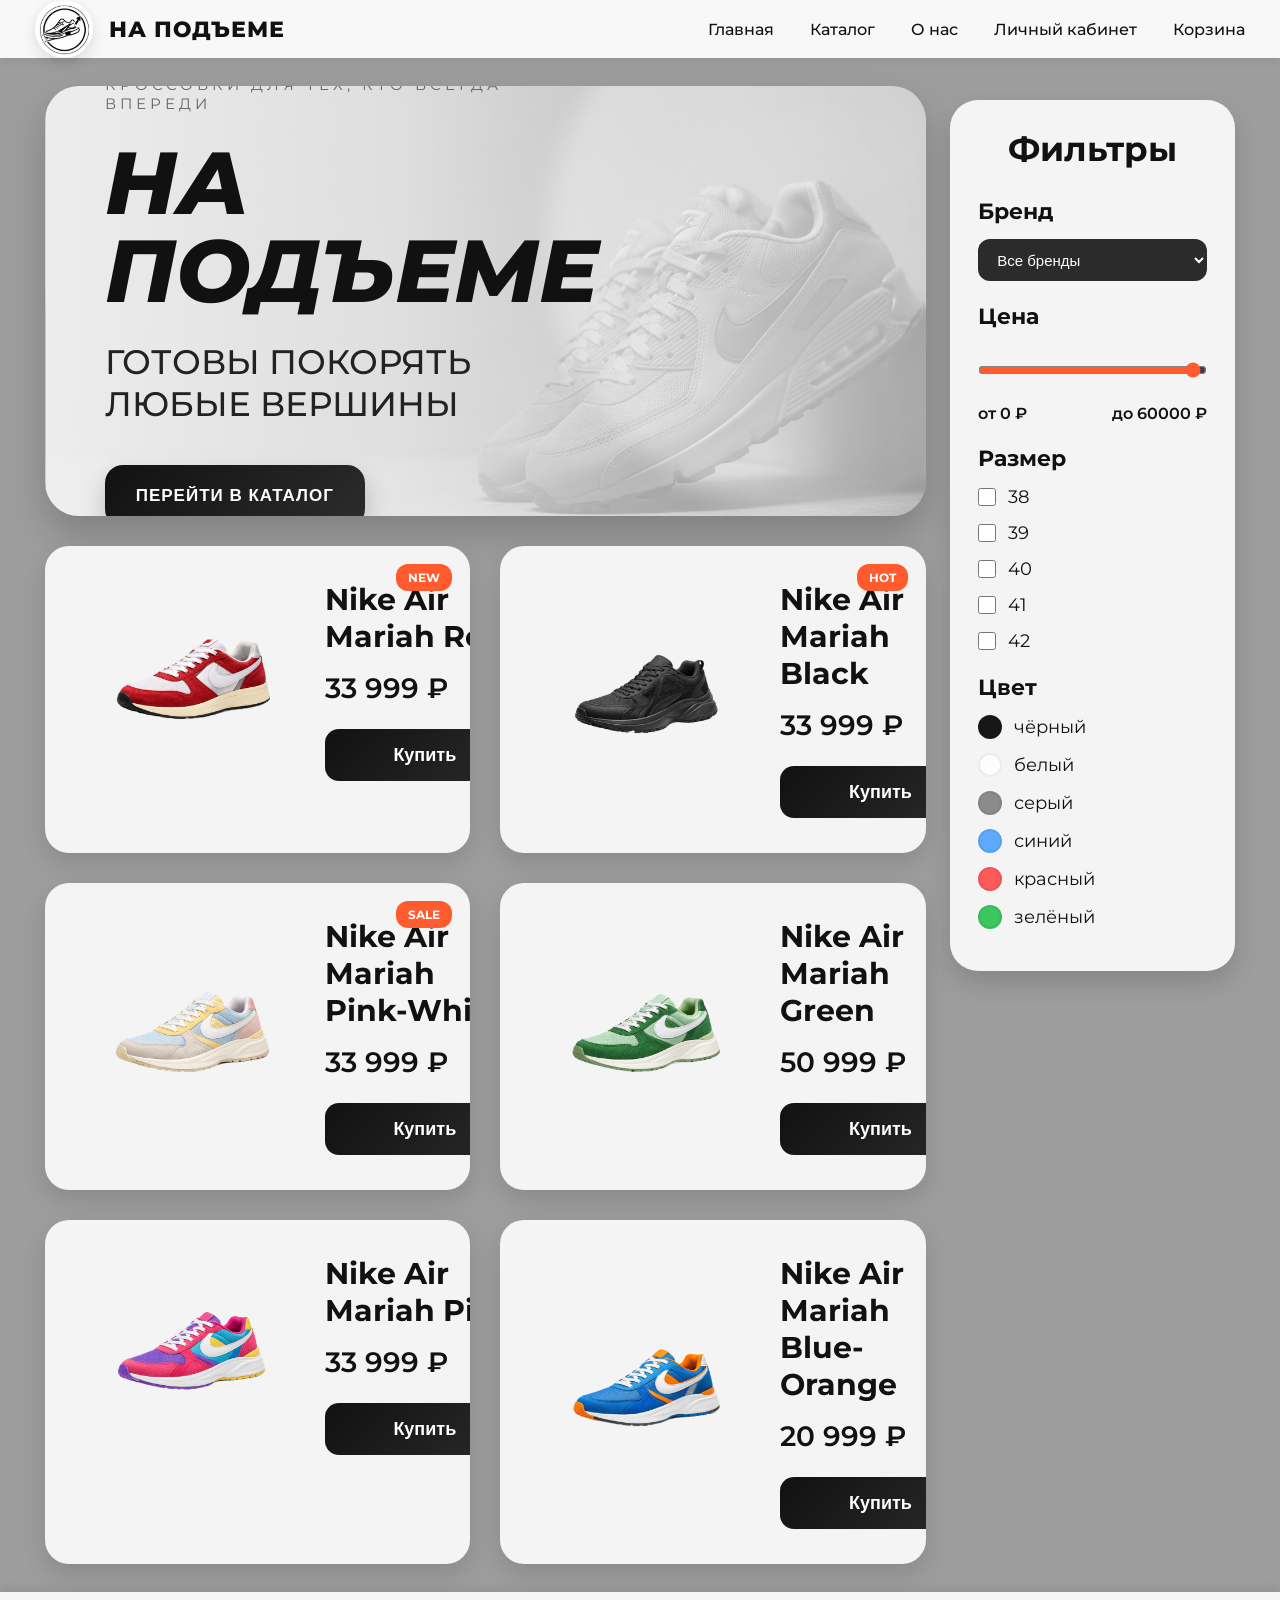
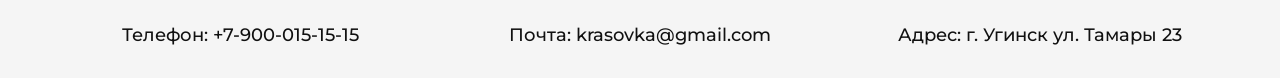
==== commit f9b170d7: "update" ====
--- a/index.html
+++ b/index.html
@@ -62,6 +62,100 @@
 .size-btn{padding:10px 16px;border:none;border-radius:12px;background:#2b2b2b;color:white;cursor:pointer;font-weight:600;transition:0.2s;}
 .size-btn:hover{background:#ff5b2e;}
 #sizeCancel{margin-top:20px;padding:8px 16px;border:none;border-radius:12px;background:#ccc;cursor:pointer;}
+
+#sizeModalContent{
+background:white;
+width:380px;
+padding:40px 35px;
+border-radius:30px;
+text-align:center;
+}
+#sizeModalContent h3{
+font-size:28px;
+font-weight:700;
+margin-bottom:25px;
+}
+#sizeOptions{
+display:flex;
+justify-content:center;
+gap:18px;
+flex-wrap:wrap;
+}
+.size-btn{
+width:58px;
+height:54px;
+border:none;
+border-radius:18px;
+background:#222;
+color:white;
+font-size:20px;
+font-weight:700;
+cursor:pointer;
+transition:.2s;
+}
+.size-btn:hover{
+background:#ff5b2e;
+transform:scale(1.05);
+}
+#sizeCancel{
+margin-top:28px;
+width:165px;
+height:52px;
+border:none;
+border-radius:18px;
+background:#d6d6d6;
+font-size:18px;
+cursor:pointer;
+}
+
+
+#sizeModalContent{
+background:white;
+width:380px;
+padding:40px 35px;
+border-radius:30px;
+text-align:center;
+}
+#sizeModalContent h3{
+font-size:28px;
+font-weight:700;
+margin-bottom:25px;
+}
+#sizeOptions{
+display:flex;
+justify-content:center;
+gap:12px;
+margin-top:15px;
+margin-bottom:25px;
+flex-wrap:wrap;
+}
+.size-btn{
+width:60px;
+height:54px;
+border:none;
+border-radius:18px;
+background:#222;
+color:white;
+font-size:20px;
+font-weight:700;
+cursor:pointer;
+transition:.2s;
+}
+.size-btn:hover{
+background:#ff5b2e;
+transform:scale(1.05);
+}
+#sizeCancel{
+margin-top:28px;
+width:165px;
+height:52px;
+border:none;
+border-radius:18px;
+background:#d6d6d6;
+font-size:18px;
+cursor:pointer;
+}
+
 </style>
 </head>
 <body>
@@ -82,19 +176,19 @@
 </div>
 
 <div class="products">
-<div class="card"><div class="sale">NEW</div><div class="card-top"><img src="red.png"><div><h3>Nike Air Mariah Red</h3><div class="price">33 999 ₽</div><button class="buy-btn">Купить</button></div></div></div>
-<div class="card"><div class="sale">HOT</div><div class="card-top"><img src="black.png"><div><h3>Nike Air Mariah Black</h3><div class="price">33 999 ₽</div><button class="buy-btn">Купить</button></div></div></div>
-<div class="card"><div class="sale">SALE</div><div class="card-top"><img src="pinkwhite.png"><div><h3>Nike Air Mariah Pink-White</h3><div class="price">33 999 ₽</div><button class="buy-btn">Купить</button></div></div></div>
-<div class="card"><div class="card-top"><img src="green.png"><div><h3>Nike Air Mariah Green</h3><div class="price">50 999 ₽</div><button class="buy-btn">Купить</button></div></div></div>
-<div class="card"><div class="card-top"><img src="pink.png"><div><h3>Nike Air Mariah Pink</h3><div class="price">33 999 ₽</div><button class="buy-btn">Купить</button></div></div></div>
-<div class="card"><div class="card-top"><img src="blueorange.png"><div><h3>Nike Air Mariah Blue-Orange</h3><div class="price">20 999 ₽</div><button class="buy-btn">Купить</button></div></div></div>
+<div class="card" data-brand="Nike"><div class="sale">NEW</div><div class="card-top"><img src="red.png"><div><h3>Nike Air Mariah Red</h3><div class="price">33 999 ₽</div><button class="buy-btn">Купить</button></div></div></div>
+<div class="card" data-brand="Nike"><div class="sale">HOT</div><div class="card-top"><img src="black.png"><div><h3>Nike Air Mariah Black</h3><div class="price">33 999 ₽</div><button class="buy-btn">Купить</button></div></div></div>
+<div class="card" data-brand="Nike"><div class="sale">SALE</div><div class="card-top"><img src="pinkwhite.png"><div><h3>Nike Air Mariah Pink-White</h3><div class="price">33 999 ₽</div><button class="buy-btn">Купить</button></div></div></div>
+<div class="card" data-brand="Nike"><div class="card-top"><img src="green.png"><div><h3>Nike Air Mariah Green</h3><div class="price">50 999 ₽</div><button class="buy-btn">Купить</button></div></div></div>
+<div class="card" data-brand="Nike"><div class="card-top"><img src="pink.png"><div><h3>Nike Air Mariah Pink</h3><div class="price">33 999 ₽</div><button class="buy-btn">Купить</button></div></div></div>
+<div class="card" data-brand="Nike"><div class="card-top"><img src="blueorange.png"><div><h3>Nike Air Mariah Blue-Orange</h3><div class="price">20 999 ₽</div><button class="buy-btn">Купить</button></div></div></div>
 </div>
 </div>
 
 <aside class="sidebar">
 <h2>Фильтры</h2>
 <div class="filter-title">Бренд</div>
-<select><option>Nike</option><option>Adidas</option><option>Puma</option></select>
+<select id="brandFilter"><option value="">Все бренды</option><option value="Nike">Nike</option><option value="Adidas">Adidas</option><option value="Puma">Puma</option></select>
 <div class="filter-title">Цена</div>
 <input type="range" class="range" min="0" max="60000" value="60000" id="priceRange" oninput="priceValue.innerText=this.value+' ₽'">
 <div class="price-row"><span>от 0 ₽</span><span>до <span id="priceValue">60000 ₽</span></span></div>
@@ -139,6 +233,7 @@
 const sizeCheckboxes=document.querySelectorAll('.check-group input');
 const colorCheckboxes=document.querySelectorAll('.color-group input');
 const priceValue=document.getElementById('priceValue');
+const brandFilter=document.getElementById('brandFilter');
 
 const productData=[
 {name:'Nike Air Mariah Red',color:'red',sizes:[38,39,40,41]},
@@ -154,6 +249,8 @@
  priceValue.textContent=maxPrice+' ₽';
 
  const selectedSizes=[...sizeCheckboxes].filter(x=>x.checked).map(x=>Number(x.parentElement.textContent.trim()));
+const brandFilter=document.getElementById('brandFilter');
+const selectedBrand=brandFilter.value;
  const selectedColors=[];
  const colors=['black','white','gray','blue','red','green'];
  colorCheckboxes.forEach((c,i)=>{if(c.checked) selectedColors.push(colors[i]);});
@@ -166,13 +263,17 @@
    const sizeMatch=selectedSizes.length===0 || p.sizes.some(s=>selectedSizes.includes(s));
    const colorMatch=selectedColors.length===0 || selectedColors.includes(p.color);
 
-   card.style.display=(priceMatch && sizeMatch && colorMatch)?'block':'none';
+   const cardBrand=card.dataset.brand;
+const brandMatch=!selectedBrand || cardBrand===selectedBrand;
+card.style.display=(priceMatch && sizeMatch && colorMatch && brandMatch)?'block':'none';
  });
 }
 
 priceRange.addEventListener('input',filterProducts);
 sizeCheckboxes.forEach(x=>x.addEventListener('change',filterProducts));
 colorCheckboxes.forEach(x=>x.addEventListener('change',filterProducts));
+brandFilter.addEventListener('change',filterProducts);
+brandFilter.addEventListener('change',filterProducts);
 
 if(!localStorage.getItem('cart')) localStorage.setItem('cart','[]');
 
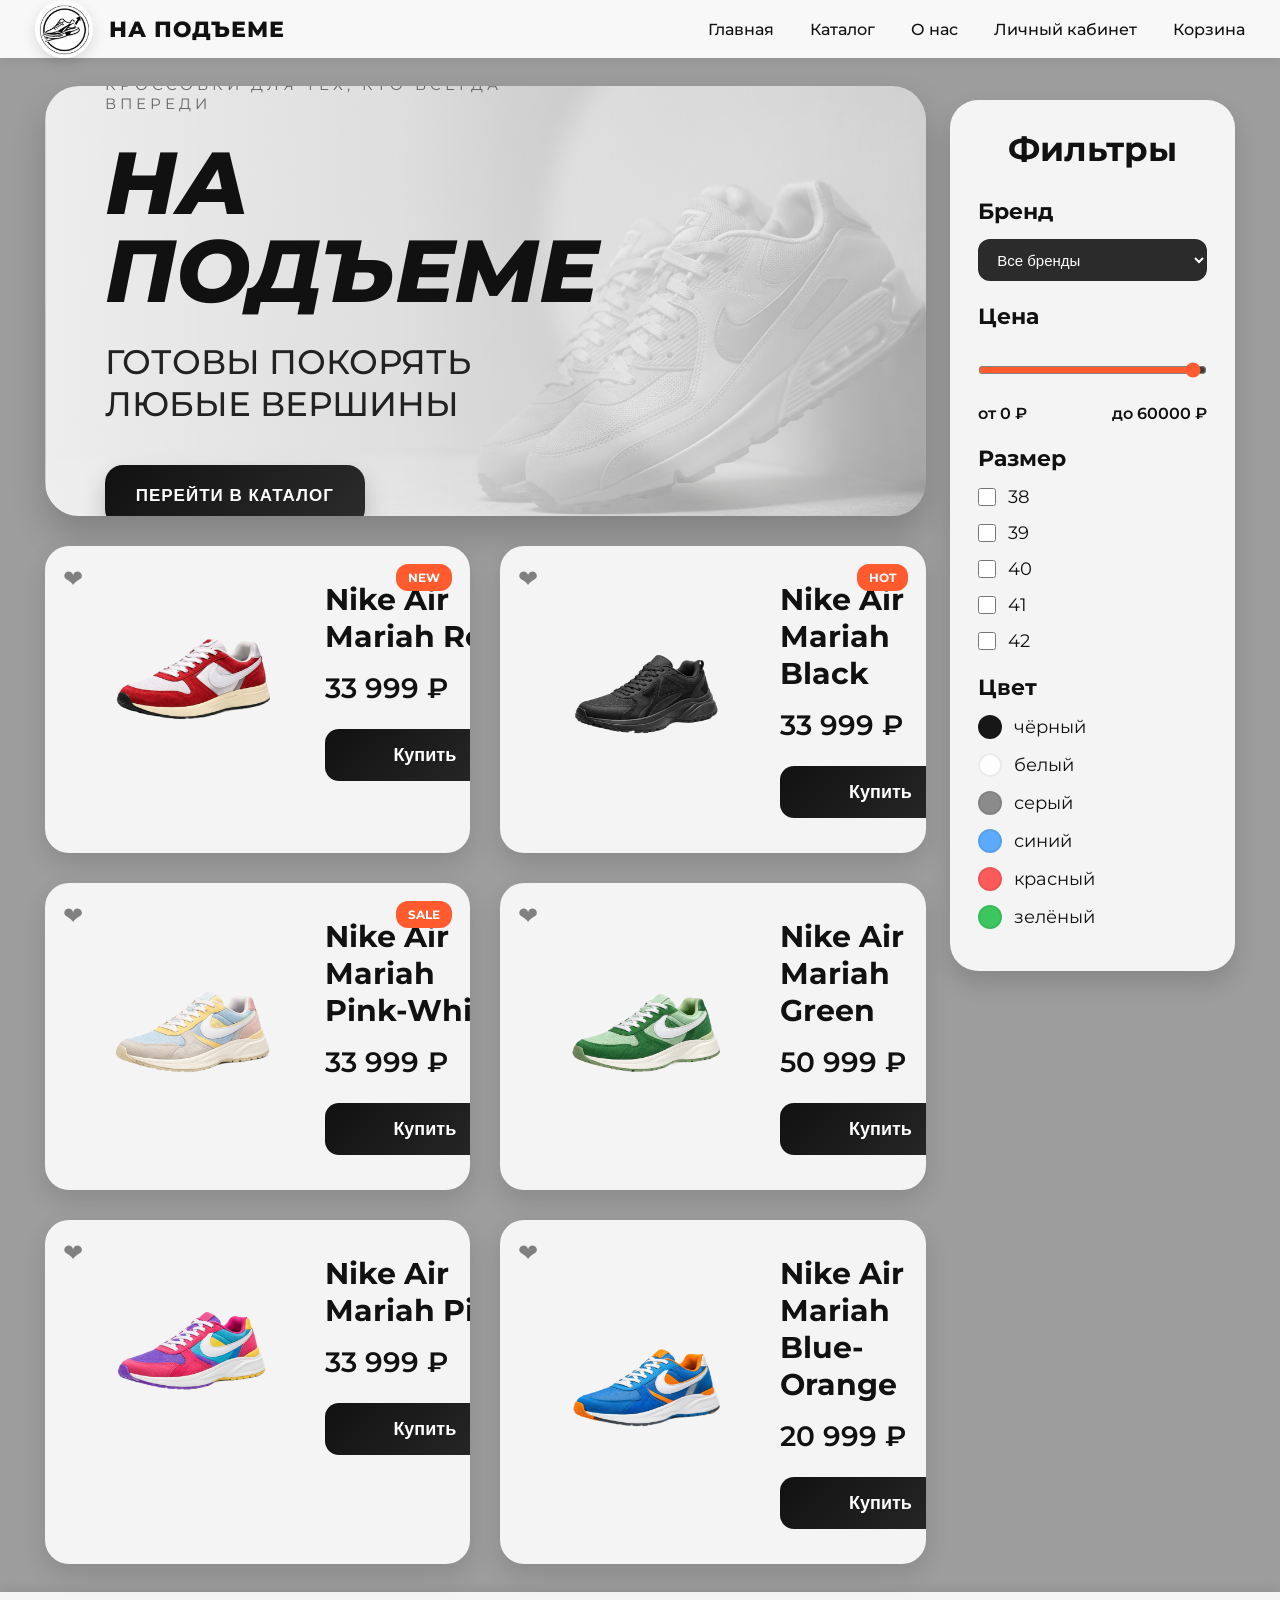
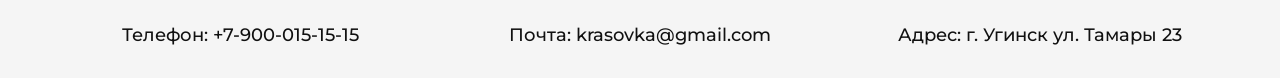
==== commit 3dceb311: "update" ====
--- a/index.html
+++ b/index.html
@@ -32,6 +32,20 @@
 .products{margin-top:30px;display:grid;grid-template-columns:repeat(2,1fr);gap:30px;}
 .card{background:#f4f4f4;border-radius:24px;padding:35px;min-height:240px;position:relative;transition:0.3s;overflow:hidden;box-shadow:0 10px 24px rgba(0,0,0,0.12);}
 .card-top{display:flex;align-items:center;gap:25px;}
+.fav-heart {
+  position: absolute;
+  top: 18px;
+  left: 18px;
+  font-size: 24px;
+  color: gray;
+  cursor: pointer;
+  transition: color 0.3s;
+  user-select: none;
+}
+
+.fav-heart.active {
+  color: red;
+}
 .card img{width:220px;height:170px;object-fit:contain;transition:0.35s;}
 .card h3{font-size:30px;margin-bottom:16px;font-weight:700;}
 .price{font-size:28px;font-weight:600;margin-bottom:24px;}
@@ -323,6 +337,42 @@
 });
 
 filterProducts();
+document.querySelectorAll('.card').forEach(card => {
+    // Создаем и добавляем серое сердечко
+    const heart = document.createElement('div');
+    heart.classList.add('fav-heart');
+    heart.innerHTML = '❤';
+    card.appendChild(heart);
+
+    // Проверяем, есть ли товар в избранном
+    const favorites = JSON.parse(localStorage.getItem('favorites') || '[]');
+    const name = card.querySelector('h3').innerText;
+    if(favorites.some(f => f.name === name)) {
+        heart.classList.add('active');
+    }
+
+    // Обработчик клика
+    heart.addEventListener('click', () => {
+        let favorites = JSON.parse(localStorage.getItem('favorites') || '[]');
+        const itemIndex = favorites.findIndex(f => f.name === name);
+
+        if(itemIndex === -1) {
+            // Добавляем товар в избранное
+            favorites.push({
+                name: name,
+                price: parseInt(card.querySelector('.price').innerText.replace(/\D/g,'')),
+                image: card.querySelector('img').getAttribute('src')
+            });
+            heart.classList.add('active');
+        } else {
+            // Убираем товар из избранного
+            favorites.splice(itemIndex, 1);
+            heart.classList.remove('active');
+        }
+
+        localStorage.setItem('favorites', JSON.stringify(favorites));
+    });
+});
 </script>
 
 </body>
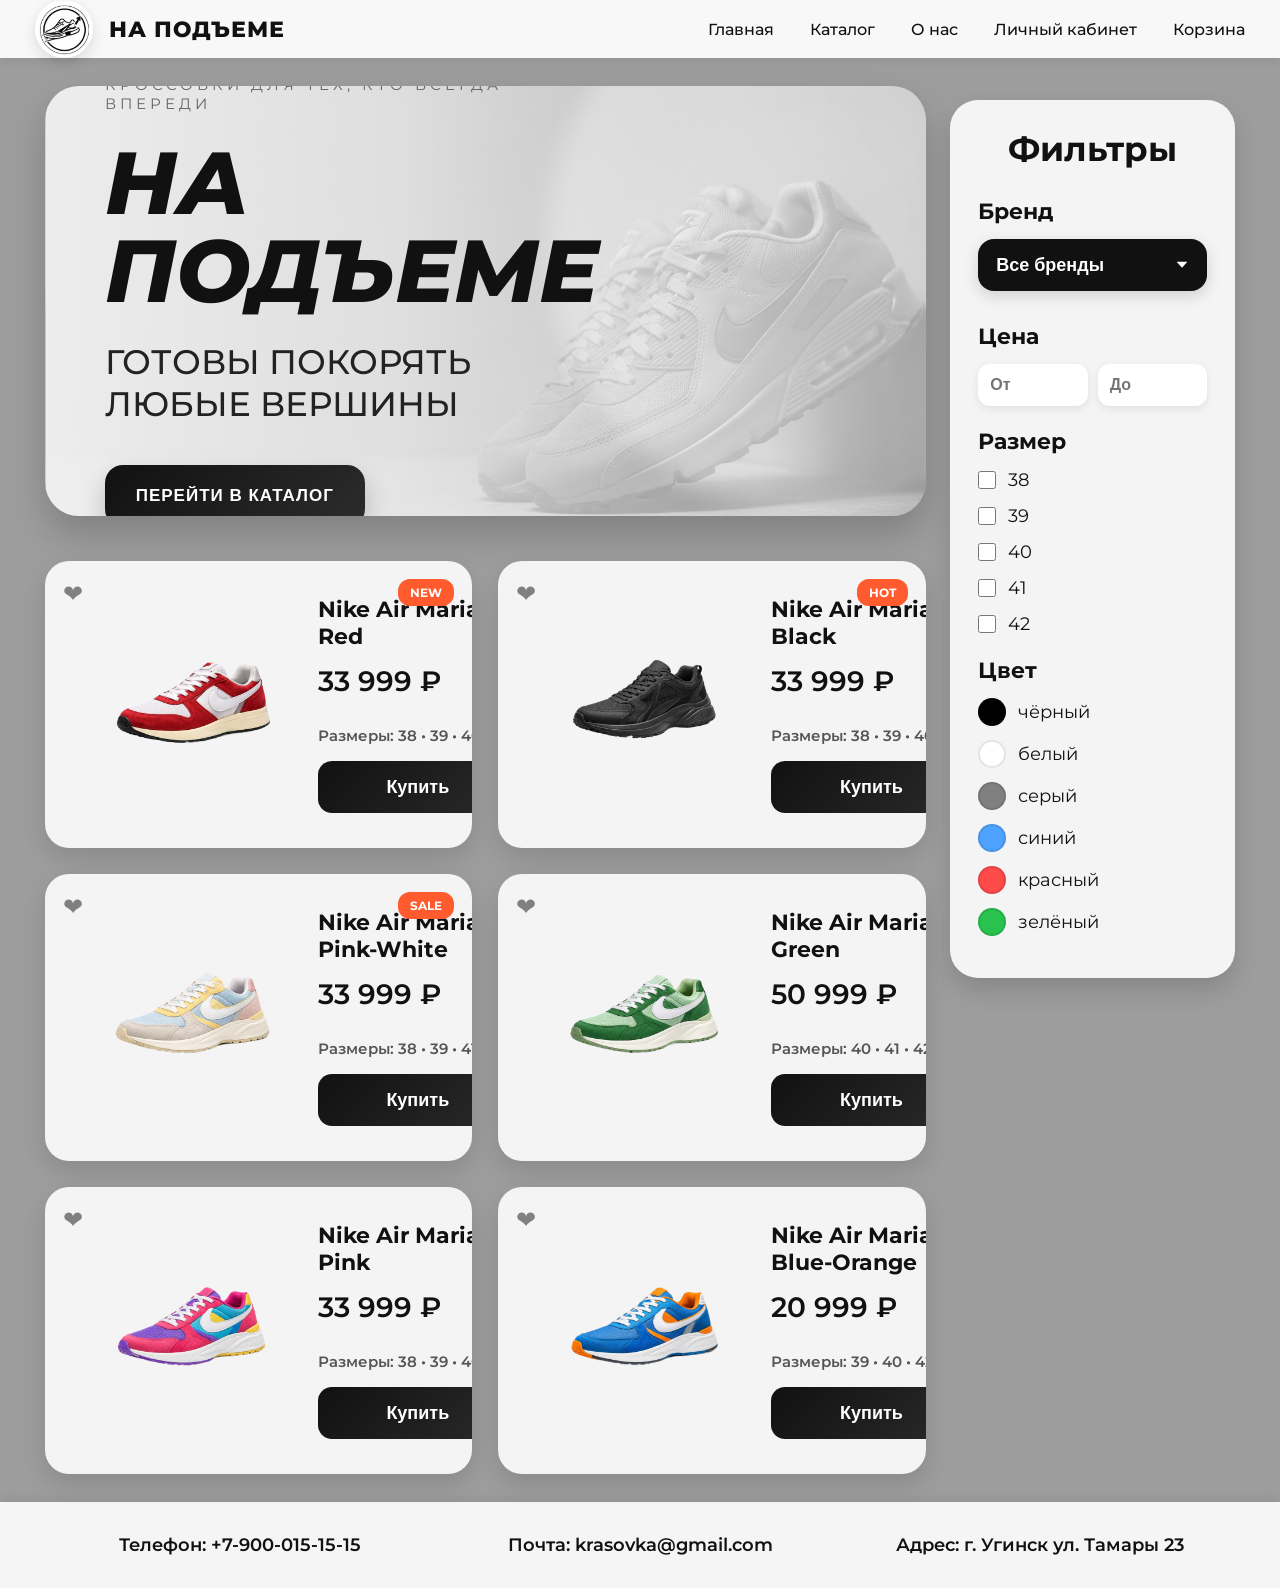
==== commit 6838f492: "updeate" ====
--- a/index.html
+++ b/index.html
@@ -6,176 +6,24 @@
 <title>НА ПОДЪЕМЕ</title>
 <link rel="preconnect" href="https://fonts.googleapis.com">
 <link href="https://fonts.googleapis.com/css2?family=Montserrat:wght@400;500;600;700;800&display=swap" rel="stylesheet">
-<style>
-*{margin:0;padding:0;box-sizing:border-box;}
-html,body{height:100%;font-family:'Montserrat',sans-serif;background:#9d9d9d;color:#111;display:flex;flex-direction:column;}
-header{width:100%;height:82px;background:#f8f8f8;display:flex;align-items:center;justify-content:space-between;padding:0 35px;position:sticky;top:0;z-index:100;box-shadow:0 2px 10px rgba(0,0,0,0.08);}
-.logo-wrapper{display:flex;align-items:center;gap:16px;}
-.logo-circle{width:58px;height:58px;border-radius:50%;overflow:hidden;background:white;box-shadow:0 5px 14px rgba(0,0,0,0.12);}
-.logo-circle img{width:100%;height:100%;object-fit:cover;}
-.logo-wrapper h1{font-size:22px;font-weight:800;letter-spacing:1px;}
-nav{display:flex;gap:36px;}
-nav a{text-decoration:none;color:#111;font-weight:500;transition:0.25s;position:relative;}
-nav a:hover{color:#ff5b2e;}
-nav a::after{content:'';width:0%;height:2px;background:#ff5b2e;position:absolute;left:0;bottom:-6px;transition:0.25s;}
-nav a:hover::after{width:100%;}
-.wrapper{width:93%;margin:28px auto;display:flex;gap:24px;flex:1;}
-.content{flex:1;}
-.hero{width:100%;height:430px;border-radius:34px;overflow:hidden;position:relative;display:flex;align-items:center;background:linear-gradient(90deg,rgba(245,245,245,0.95) 0%,rgba(240,240,240,0.88) 40%,rgba(235,235,235,0.45) 100%), url("hero.jpg"); background-size:cover;background-position:center right;box-shadow:0 18px 35px rgba(0,0,0,0.18);}
-.hero::before{content:'';position:absolute;width:550px;height:550px;background:rgba(255,255,255,0.35);border-radius:50%;right:-170px;top:-120px;filter:blur(12px);}
-.hero-left{width:55%;padding-left:60px;position:relative;z-index:2;}
-.hero-small{font-size:15px;letter-spacing:4px;color:#666;margin-bottom:26px;}
-.hero h2{font-size:88px;font-weight:800;line-height:1;font-style:italic;margin-bottom:26px;color:#111;}
-.hero p{font-size:34px;font-weight:500;color:#222;margin-bottom:40px;}
-.hero-btn{width:260px;height:62px;border:none;border-radius:18px;background:linear-gradient(135deg,#111,#2c2c2c);color:white;font-size:17px;font-weight:700;letter-spacing:1px;cursor:pointer;transition:0.35s;box-shadow:0 12px 25px rgba(0,0,0,0.2);}
-.hero-btn:hover{transform:translateY(-4px);background:linear-gradient(135deg,#ff5b2e,#ff7b57);}
-.products{margin-top:30px;display:grid;grid-template-columns:repeat(2,1fr);gap:30px;}
-.card{background:#f4f4f4;border-radius:24px;padding:35px;min-height:240px;position:relative;transition:0.3s;overflow:hidden;box-shadow:0 10px 24px rgba(0,0,0,0.12);}
-.card-top{display:flex;align-items:center;gap:25px;}
-.fav-heart {
-  position: absolute;
-  top: 18px;
-  left: 18px;
-  font-size: 24px;
-  color: gray;
-  cursor: pointer;
-  transition: color 0.3s;
-  user-select: none;
-}
-
-.fav-heart.active {
-  color: red;
-}
-.card img{width:220px;height:170px;object-fit:contain;transition:0.35s;}
-.card h3{font-size:30px;margin-bottom:16px;font-weight:700;}
-.price{font-size:28px;font-weight:600;margin-bottom:24px;}
-.buy-btn{width:200px;height:52px;border:none;border-radius:14px;background:linear-gradient(135deg,#111,#2b2b2b);color:white;font-size:18px;font-weight:600;cursor:pointer;}
-.buy-btn:hover{transform:scale(1.03);}
-.sale{position:absolute;top:18px;right:18px;background:#ff5b2e;color:white;padding:6px 12px;border-radius:12px;font-size:12px;font-weight:700;}
-.sidebar{width:285px;background:#f4f4f4;border-radius:28px;padding:28px;height:fit-content;position:sticky;top:100px;box-shadow:0 12px 24px rgba(0,0,0,0.14);}
-.sidebar h2{text-align:center;margin-bottom:28px;font-size:34px;}
-.filter-title{margin-top:22px;margin-bottom:14px;font-size:22px;font-weight:700;}
-select{width:100%;height:42px;border:none;border-radius:12px;background:#2b2b2b;color:white;padding:0 15px;font-size:15px;}
-.range{width:100%;accent-color:#ff5b2e;margin:12px 0;border:2px solid #ff5b2e;border-radius:12px;padding:4px;}
-.price-row{display:flex;justify-content:space-between;font-weight:600;margin-top:8px;}
-.check-group label,.color-group label{display:flex;align-items:center;gap:12px;margin-bottom:14px;font-size:18px;}
-input[type="checkbox"]{width:18px;height:18px;accent-color:#ff5b2e;}
-.color-group{margin-top:12px;}
-.color-option{display:flex;align-items:center;gap:14px;margin-bottom:16px;font-size:18px;cursor:pointer;user-select:none;}
-.color-option input{display:none;}
-.color{width:24px;height:24px;border-radius:50%;border:2px solid rgba(0,0,0,0.08);transition:0.25s ease;opacity:0.9;}
-.color-option input:checked + .color{transform:scale(1.15);border:3px solid rgba(0,0,0,0.35);box-shadow:0 0 0 4px rgba(255,255,255,0.8),0 4px 10px rgba(0,0,0,0.12);opacity:1;}
-.color-option:hover .color{transform:scale(1.08);}
-footer{width:100%;background:#f5f5f5;padding:32px 40px;display:flex;justify-content:space-between;align-items:center;font-size:18px;box-shadow:0 -3px 10px rgba(0,0,0,0.08);margin-top:auto;}
-footer div{flex:1;text-align:center;font-weight:500;}
-@media(max-width:1200px){.products{grid-template-columns:repeat(2,1fr);}}
-@media(max-width:900px){.wrapper{flex-direction:column;}.sidebar{width:100%;position:relative;top:0;}.products{grid-template-columns:1fr;}.hero{height:520px;}.hero-left{width:100%;padding:40px;}.hero h2{font-size:54px;}.hero p{font-size:24px;}footer{flex-direction:column;gap:16px;}nav{display:none;}}
-/* Модальное окно выбора размера */
-#sizeModal{display:none;position:fixed;top:0;left:0;width:100%;height:100%;background:rgba(0,0,0,0.5);justify-content:center;align-items:center;z-index:1000;}
-#sizeModalContent{background:#fff;padding:30px;border-radius:24px;min-width:300px;text-align:center;}
-.size-btn{padding:10px 16px;border:none;border-radius:12px;background:#2b2b2b;color:white;cursor:pointer;font-weight:600;transition:0.2s;}
-.size-btn:hover{background:#ff5b2e;}
-#sizeCancel{margin-top:20px;padding:8px 16px;border:none;border-radius:12px;background:#ccc;cursor:pointer;}
-
-#sizeModalContent{
-background:white;
-width:380px;
-padding:40px 35px;
-border-radius:30px;
-text-align:center;
-}
-#sizeModalContent h3{
-font-size:28px;
-font-weight:700;
-margin-bottom:25px;
-}
-#sizeOptions{
-display:flex;
-justify-content:center;
-gap:18px;
-flex-wrap:wrap;
-}
-.size-btn{
-width:58px;
-height:54px;
-border:none;
-border-radius:18px;
-background:#222;
-color:white;
-font-size:20px;
-font-weight:700;
-cursor:pointer;
-transition:.2s;
-}
-.size-btn:hover{
-background:#ff5b2e;
-transform:scale(1.05);
-}
-#sizeCancel{
-margin-top:28px;
-width:165px;
-height:52px;
-border:none;
-border-radius:18px;
-background:#d6d6d6;
-font-size:18px;
-cursor:pointer;
-}
-
-
-#sizeModalContent{
-background:white;
-width:380px;
-padding:40px 35px;
-border-radius:30px;
-text-align:center;
-}
-#sizeModalContent h3{
-font-size:28px;
-font-weight:700;
-margin-bottom:25px;
-}
-#sizeOptions{
-display:flex;
-justify-content:center;
-gap:12px;
-margin-top:15px;
-margin-bottom:25px;
-flex-wrap:wrap;
-}
-.size-btn{
-width:60px;
-height:54px;
-border:none;
-border-radius:18px;
-background:#222;
-color:white;
-font-size:20px;
-font-weight:700;
-cursor:pointer;
-transition:.2s;
-}
-.size-btn:hover{
-background:#ff5b2e;
-transform:scale(1.05);
-}
-#sizeCancel{
-margin-top:28px;
-width:165px;
-height:52px;
-border:none;
-border-radius:18px;
-background:#d6d6d6;
-font-size:18px;
-cursor:pointer;
-}
-
-</style>
+<link rel="stylesheet" type="text/css" href="index.css">
+
+
 </head>
 <body>
+<div id="sizeModal" class="size-modal">
+    <div class="size-modal-content">
+        <h2>Выберите размер</h2>
+
+        <div id="sizes"></div>
+
+        <button id="closeSize">Отмена</button>
+    </div>
+</div>
 <header>
-<div class="logo-wrapper"><div class="logo-circle"><img src="logo.png" alt="logo"></div><h1>НА ПОДЪЕМЕ</h1></div>
-<nav><a href="index.html">Главная</a><a href="katalog.html">Каталог</a><a href="onas.html">О нас</a><a href="kab.html">Личный кабинет</a> <a href = "korzina.html">Корзина</a></nav>
+<div class="logo-wrapper"><div class="logo-circle"><a href="index.html"><img src="logo.png" alt="logo"></a></div>
+<h1>НА ПОДЪЕМЕ</h1></div></div>
+<nav><a href="index.html">Главная</a><a href="katalog.html">Каталог</a><a href="onas.html">О нас</a><a href="kab.html">Личный кабинет</a><a href="korzina.html" class="nav-cart-link">Корзина <span class="cart-badge">0</span></a></nav>
 </header>
 
 <div class="wrapper">
@@ -190,190 +38,353 @@
 </div>
 
 <div class="products">
-<div class="card" data-brand="Nike"><div class="sale">NEW</div><div class="card-top"><img src="red.png"><div><h3>Nike Air Mariah Red</h3><div class="price">33 999 ₽</div><button class="buy-btn">Купить</button></div></div></div>
-<div class="card" data-brand="Nike"><div class="sale">HOT</div><div class="card-top"><img src="black.png"><div><h3>Nike Air Mariah Black</h3><div class="price">33 999 ₽</div><button class="buy-btn">Купить</button></div></div></div>
-<div class="card" data-brand="Nike"><div class="sale">SALE</div><div class="card-top"><img src="pinkwhite.png"><div><h3>Nike Air Mariah Pink-White</h3><div class="price">33 999 ₽</div><button class="buy-btn">Купить</button></div></div></div>
-<div class="card" data-brand="Nike"><div class="card-top"><img src="green.png"><div><h3>Nike Air Mariah Green</h3><div class="price">50 999 ₽</div><button class="buy-btn">Купить</button></div></div></div>
-<div class="card" data-brand="Nike"><div class="card-top"><img src="pink.png"><div><h3>Nike Air Mariah Pink</h3><div class="price">33 999 ₽</div><button class="buy-btn">Купить</button></div></div></div>
-<div class="card" data-brand="Nike"><div class="card-top"><img src="blueorange.png"><div><h3>Nike Air Mariah Blue-Orange</h3><div class="price">20 999 ₽</div><button class="buy-btn">Купить</button></div></div></div>
+    <div id="noResults" class="no-results" style="display:none;">
+    <div class="no-results-icon"></div>
+    <h2>Ничего не найдено</h2>
+    <p>Попробуйте изменить параметры фильтрации</p>
+</div>
+<div class="card" data-brand="Nike" data-color="red" data-sizes="38,39,40,41"><div class="sale">NEW</div><div class="fav-heart">❤</div><div class="card-top"><img src="red.png"><div><h3>Nike Air Mariah Red</h3><div class="price">33 999 ₽</div><button class="buy-btn">Купить</button></div></div></div>
+<div class="card" data-brand="Nike" data-color="black" data-sizes="38,39,40,41"><div class="sale">HOT</div><div class="fav-heart">❤</div><div class="card-top"><img src="black.png"><div><h3>Nike Air Mariah Black</h3><div class="price">33 999 ₽</div><button class="buy-btn">Купить</button></div></div></div>
+<div class="card" data-brand="Nike" data-color="white" data-sizes="38,39,41"><div class="sale">SALE</div><div class="fav-heart">❤</div><div class="card-top"><img src="pinkwhite.png"><div><h3>Nike Air Mariah Pink-White</h3><div class="price">33 999 ₽</div><button class="buy-btn">Купить</button></div></div></div>
+<div class="card" data-brand="Nike" data-color="green" data-sizes="40,41,42"><div class="fav-heart">❤</div><div class="card-top"><img src="green.png"><div><h3>Nike Air Mariah Green</h3><div class="price">50 999 ₽</div><button class="buy-btn">Купить</button></div></div></div>
+<div class="card" data-brand="Nike" data-color="pink" data-sizes="38,39,40"><div class="fav-heart">❤</div><div class="card-top"><img src="pink.png"><div><h3>Nike Air Mariah Pink</h3><div class="price">33 999 ₽</div><button class="buy-btn">Купить</button></div></div></div>
+<div class="card" data-brand="Nike" data-color="blue" data-sizes="39,40,42"><div class="fav-heart">❤</div><div class="card-top"><img src="blueorange.png"><div><h3>Nike Air Mariah Blue-Orange</h3><div class="price">20 999 ₽</div><button class="buy-btn">Купить</button></div></div></div>
 </div>
 </div>
 
 <aside class="sidebar">
 <h2>Фильтры</h2>
+
 <div class="filter-title">Бренд</div>
-<select id="brandFilter"><option value="">Все бренды</option><option value="Nike">Nike</option><option value="Adidas">Adidas</option><option value="Puma">Puma</option></select>
+
+<select id="brandFilter">
+<option value="">Все бренды</option>
+<option value="Nike">Nike</option>
+<option value="Adidas">Adidas</option>
+<option value="Puma">Puma</option>
+</select>
+
 <div class="filter-title">Цена</div>
-<input type="range" class="range" min="0" max="60000" value="60000" id="priceRange" oninput="priceValue.innerText=this.value+' ₽'">
-<div class="price-row"><span>от 0 ₽</span><span>до <span id="priceValue">60000 ₽</span></span></div>
+
+<div class="price-inputs">
+    <input type="number" id="minPrice" placeholder="От">
+    <input type="number" id="maxPrice" placeholder="До">
+</div>
+
+<input
+type="range"
+class="range"
+min="0"
+max="60000"
+step="1000"
+value="60000"
+id="priceRange">
+
 <div class="filter-title">Размер</div>
+
 <div class="check-group">
-<label><input type="checkbox" >38</label>
+<label><input type="checkbox">38</label>
 <label><input type="checkbox">39</label>
 <label><input type="checkbox">40</label>
 <label><input type="checkbox">41</label>
 <label><input type="checkbox">42</label>
 </div>
+
 <div class="filter-title">Цвет</div>
+
 <div class="color-group">
-<label class="color-option"><input type="checkbox"><span class="color" style="background:black;"></span>чёрный</label>
-<label class="color-option"><input type="checkbox"><span class="color" style="background:white;"></span>белый</label>
-<label class="color-option"><input type="checkbox"><span class="color" style="background:gray;"></span>серый</label>
-<label class="color-option"><input type="checkbox"><span class="color" style="background:#4da3ff;"></span>синий</label>
-<label class="color-option"><input type="checkbox"><span class="color" style="background:#ff4a4a;"></span>красный</label>
-<label class="color-option"><input type="checkbox"><span class="color" style="background:#29c24f;"></span>зелёный</label>
-</div>
+
+<label class="color-option">
+<input type="checkbox" value="black">
+<span class="color" style="background:black;"></span>
+чёрный
+</label>
+
+<label class="color-option">
+<input type="checkbox" value="white">
+<span class="color" style="background:white;"></span>
+белый
+</label>
+
+<label class="color-option">
+<input type="checkbox" value="gray">
+<span class="color" style="background:gray;"></span>
+серый
+</label>
+
+<label class="color-option">
+<input type="checkbox" value="blue">
+<span class="color" style="background:#4da3ff;"></span>
+синий
+</label>
+
+<label class="color-option">
+<input type="checkbox" value="red">
+<span class="color" style="background:#ff4a4a;"></span>
+красный
+</label>
+
+<label class="color-option">
+<input type="checkbox" value="green">
+<span class="color" style="background:#29c24f;"></span>
+зелёный
+</label>
+
+</div>
+
 </aside>
 </div>
 
 <footer>
-<div>Телефон: +7-900-015-15-15</div>
-<div>Почта: krasovka@gmail.com</div>
-<div>Адрес: г. Угинск ул. Тамары 23</div>
+
+<div>
+Телефон: <a href="tel:+79000151515" class="contact-link">+7-900-015-15-15</a>
+</div>
+
+<div>
+Почта: <a href="mailto:krasovka@gmail.com" class="contact-link">krasovka@gmail.com</a>
+</div>
+
+<div class="footer-address">
+Адрес: г. Угинск ул. Тамары 23
+</div>
+
 </footer>
-
-<!-- Модальное окно выбора размера -->
-<div id="sizeModal">
-  <div id="sizeModalContent">
-    <h3>Выберите размер</h3>
-    <div id="sizeOptions"></div>
-    <button id="sizeCancel">Отмена</button>
-  </div>
-</div>
-
-
 <script>
+
+const modal =
+document.getElementById('sizeModal');
+
+const sizesBlock =
+document.getElementById('sizes');
+
+document
+.getElementById('closeSize')
+.onclick = () => {
+
+    modal.classList.remove('active');
+
+};
+
+document
+.querySelectorAll('.buy-btn')
+.forEach(btn => {
+
+    btn.addEventListener('click', () => {
+
+        const card =
+            btn.closest('.card');
+
+        const sizes =
+            card.dataset.sizes.split(',');
+
+        sizesBlock.innerHTML = '';
+
+        sizes.forEach(size => {
+
+            const button =
+                document.createElement('button');
+
+            button.className =
+                'size-btn';
+
+            button.textContent =
+                size;
+
+            button.onclick = () => {
+
+                addToCart(card,size);
+
+                modal.classList.remove('active');
+
+            };
+
+            sizesBlock.appendChild(button);
+
+        });
+
+        modal.classList.add('active');
+
+    });
+
+});
+
+function addToCart(card,size){
+
+    const item = {
+
+        name:
+            card.querySelector('h3').innerText,
+
+        price:
+            card.querySelector('.price').innerText,
+
+        image:
+            card.querySelector('img').src,
+
+        size:size,
+
+        quantity:1
+
+    };
+
+    let cart =
+        JSON.parse(
+            localStorage.getItem('cart') || '[]'
+        );
+
+    cart.push(item);
+
+    localStorage.setItem(
+        'cart',
+        JSON.stringify(cart)
+    );
+updateCartBadge();
+    alert(
+        'Товар добавлен в корзину\nРазмер: ' + size
+    );
+
+}
+
+</script>
+<script>
+document.querySelectorAll('.card').forEach(card => {
+    const sizes = card.dataset.sizes.split(',').map(s => s.trim());
+    const sizesDiv = document.createElement('div');
+    sizesDiv.classList.add('sizes-view');
+    sizesDiv.textContent = 'Размеры: ' + sizes.join(' • ');
+    const cardContent = card.querySelector('.card-top div');
+    cardContent.insertBefore(sizesDiv, cardContent.querySelector('.buy-btn'));
+});
+</script>
+
+<script>
+const cards=document.querySelectorAll('.card');
 const priceRange=document.getElementById('priceRange');
-const sizeCheckboxes=document.querySelectorAll('.check-group input');
-const colorCheckboxes=document.querySelectorAll('.color-group input');
-const priceValue=document.getElementById('priceValue');
+const minPrice=document.getElementById('minPrice');
+const maxPrice=document.getElementById('maxPrice');
+const sizeChecks=document.querySelectorAll('.check-group input');
 const brandFilter=document.getElementById('brandFilter');
-
-const productData=[
-{name:'Nike Air Mariah Red',color:'red',sizes:[38,39,40,41]},
-{name:'Nike Air Mariah Black',color:'black',sizes:[38,39,40,41]},
-{name:'Nike Air Mariah Pink-White',color:'white',sizes:[38,39,41]},
-{name:'Nike Air Mariah Green',color:'green',sizes:[40,41,42]},
-{name:'Nike Air Mariah Pink',color:'pink',sizes:[38,39,40]},
-{name:'Nike Air Mariah Blue-Orange',color:'blue',sizes:[39,40,42]}
-];
+const colorChecks=document.querySelectorAll('.color-group input');
 
 function filterProducts(){
- const maxPrice=Number(priceRange.value);
- priceValue.textContent=maxPrice+' ₽';
-
- const selectedSizes=[...sizeCheckboxes].filter(x=>x.checked).map(x=>Number(x.parentElement.textContent.trim()));
-const brandFilter=document.getElementById('brandFilter');
-const selectedBrand=brandFilter.value;
- const selectedColors=[];
- const colors=['black','white','gray','blue','red','green'];
- colorCheckboxes.forEach((c,i)=>{if(c.checked) selectedColors.push(colors[i]);});
-
- document.querySelectorAll('.card').forEach((card,index)=>{
-   const price=parseInt(card.querySelector('.price').innerText.replace(/\D/g,''));
-   const p=productData[index];
-
-   const priceMatch=price<=maxPrice;
-   const sizeMatch=selectedSizes.length===0 || p.sizes.some(s=>selectedSizes.includes(s));
-   const colorMatch=selectedColors.length===0 || selectedColors.includes(p.color);
-
-   const cardBrand=card.dataset.brand;
-const brandMatch=!selectedBrand || cardBrand===selectedBrand;
-card.style.display=(priceMatch && sizeMatch && colorMatch && brandMatch)?'block':'none';
- });
+    const minVal = minPrice.value ? Number(minPrice.value) : 0;
+    const maxVal = maxPrice.value ? Number(maxPrice.value) : Number(priceRange.value);
+    cards.forEach(card => {
+        const price = parseInt(card.querySelector('.price').innerText.replace(/\D/g,''));
+        const cardBrand = card.dataset.brand;
+        const cardColor = card.dataset.color.split(',').map(c=>c.trim());
+        const cardSizes = card.dataset.sizes.split(',').map(Number);
+
+        const selectedBrand = brandFilter.value;
+        const selectedColors = [...colorChecks].filter(x=>x.checked).map(x=>x.value);
+        const selectedSizes = [...sizeChecks].filter(x=>x.checked).map(x=>Number(x.parentElement.textContent.trim()));
+
+        let show = price>=minVal && price<=maxVal;
+
+        if(selectedBrand) show = show && cardBrand===selectedBrand;
+        if(selectedColors.length) show = show && selectedColors.some(c=>cardColor.includes(c));
+        if(selectedSizes.length) show = show && selectedSizes.some(s=>cardSizes.includes(s));
+
+        card.style.display = show ? 'block' : 'none';
+    });
 }
 
 priceRange.addEventListener('input',filterProducts);
-sizeCheckboxes.forEach(x=>x.addEventListener('change',filterProducts));
-colorCheckboxes.forEach(x=>x.addEventListener('change',filterProducts));
+minPrice.addEventListener('input',filterProducts);
+maxPrice.addEventListener('input',filterProducts);
+sizeChecks.forEach(x=>x.addEventListener('change',filterProducts));
+colorChecks.forEach(x=>x.addEventListener('change',filterProducts));
 brandFilter.addEventListener('change',filterProducts);
-brandFilter.addEventListener('change',filterProducts);
-
-if(!localStorage.getItem('cart')) localStorage.setItem('cart','[]');
-
-const modal=document.getElementById('sizeModal');
-const sizeOptions=document.getElementById('sizeOptions');
-document.getElementById('sizeCancel').onclick=()=>modal.style.display='none';
-
-document.querySelectorAll('.buy-btn').forEach((btn,index)=>{
- btn.addEventListener('click',()=>{
-   const card=btn.closest('.card');
-   const product=productData[index];
-
-   sizeOptions.innerHTML='';
-
-   product.sizes.forEach(size=>{
-      const b=document.createElement('button');
-      b.className='size-btn';
-      b.textContent=size;
-
-      b.onclick=()=>{
-         let cart=JSON.parse(localStorage.getItem('cart'))||[];
-
-         const existing=cart.find(i=>i.name===product.name && i.size===size);
-
-         if(existing){
-            existing.quantity++;
-         }else{
-            cart.push({
-              name:product.name,
-              size:size,
-              quantity:1,
-              price:parseInt(card.querySelector('.price').innerText.replace(/\D/g,'')),
-              image:card.querySelector('img').getAttribute('src')
-            });
-         }
-
-         localStorage.setItem('cart',JSON.stringify(cart));
-         modal.style.display='none';
-         alert('Товар добавлен в корзину');
-      };
-
-      sizeOptions.appendChild(b);
-   });
-
-   modal.style.display='flex';
- });
-});
 
 filterProducts();
-document.querySelectorAll('.card').forEach(card => {
-    // Создаем и добавляем серое сердечко
-    const heart = document.createElement('div');
-    heart.classList.add('fav-heart');
-    heart.innerHTML = '❤';
-    card.appendChild(heart);
-
-    // Проверяем, есть ли товар в избранном
-    const favorites = JSON.parse(localStorage.getItem('favorites') || '[]');
+
+function filterProducts(){
+    const minVal = minPrice.value ? Number(minPrice.value) : 0;
+    const maxVal = maxPrice.value ? Number(maxPrice.value) : Number(priceRange.value);
+    let visibleCount = 0; // счётчик видимых карточек
+
+    cards.forEach(card => {
+        const price = parseInt(card.querySelector('.price').innerText.replace(/\D/g,''));
+        const cardBrand = card.dataset.brand;
+        const cardColor = card.dataset.color.split(',').map(c=>c.trim());
+        const cardSizes = card.dataset.sizes.split(',').map(Number);
+
+        const selectedBrand = brandFilter.value;
+        const selectedColors = [...colorChecks].filter(x=>x.checked).map(x=>x.value);
+        const selectedSizes = [...sizeChecks].filter(x=>x.checked).map(x=>Number(x.parentElement.textContent.trim()));
+
+        let show = price>=minVal && price<=maxVal;
+
+        if(selectedBrand) show = show && cardBrand===selectedBrand;
+        if(selectedColors.length) show = show && selectedColors.some(c=>cardColor.includes(c));
+        if(selectedSizes.length) show = show && selectedSizes.some(s=>cardSizes.includes(s));
+
+        card.style.display = show ? 'block' : 'none';
+
+        if(show) visibleCount++;
+    });
+
+    // Показать/скрыть заглушку
+    const noResults = document.getElementById('noResults');
+    if(visibleCount === 0){
+        noResults.style.display = 'flex';
+    } else {
+        noResults.style.display = 'none';
+    }
+}
+</script>
+<script>
+document.querySelectorAll('.fav-heart').forEach(heart => {
+
+    const card = heart.closest('.card');
     const name = card.querySelector('h3').innerText;
-    if(favorites.some(f => f.name === name)) {
+
+    let favorites = JSON.parse(localStorage.getItem('favorites') || '[]');
+    if(favorites.some(f => f.name === name)){
         heart.classList.add('active');
     }
-
-    // Обработчик клика
     heart.addEventListener('click', () => {
+
         let favorites = JSON.parse(localStorage.getItem('favorites') || '[]');
-        const itemIndex = favorites.findIndex(f => f.name === name);
-
-        if(itemIndex === -1) {
-            // Добавляем товар в избранное
+
+        const index = favorites.findIndex(f => f.name === name);
+
+        if(index === -1){
             favorites.push({
                 name: name,
-                price: parseInt(card.querySelector('.price').innerText.replace(/\D/g,'')),
-                image: card.querySelector('img').getAttribute('src')
+                price: card.querySelector('.price').innerText,
+                image: card.querySelector('img').src
             });
             heart.classList.add('active');
-        } else {
-            // Убираем товар из избранного
-            favorites.splice(itemIndex, 1);
+        }else{
+            favorites.splice(index, 1);
             heart.classList.remove('active');
         }
 
         localStorage.setItem('favorites', JSON.stringify(favorites));
     });
+    });
+   function updateCartBadge() {
+  const cart = JSON.parse(localStorage.getItem('cart') || '[]');
+  const totalCount = cart.reduce((sum, item) => sum + (item.quantity || 1), 0);
+  const badge = document.querySelector('.cart-badge');
+  
+  if (badge) {
+    badge.textContent = totalCount;
+    badge.classList.toggle('active', totalCount > 0);
+  }
+}
+
+
+updateCartBadge();
+
+
+window.addEventListener('storage', (e) => {
+  if (e.key === 'cart' || !e.key) {
+    updateCartBadge();
+  }
 });
 </script>
-
 </body>
 </html>
--- a/index.css
+++ b/index.css
@@ -0,0 +1,393 @@
+*{margin:0;padding:0;box-sizing:border-box;}
+html,body{height:100%;font-family:'Montserrat',sans-serif;background:#9d9d9d;color:#111;display:flex;flex-direction:column;}
+header{width:100%;height:82px;background:#f8f8f8;display:flex;align-items:center;justify-content:space-between;padding:0 35px;position:sticky;top:0;z-index:100;box-shadow:0 2px 10px rgba(0,0,0,0.08);}
+.logo-wrapper{display:flex;align-items:center;gap:16px;}
+.logo-circle{width:58px;height:58px;border-radius:50%;overflow:hidden;background:white;box-shadow:0 5px 14px rgba(0,0,0,0.12);}
+.logo-circle img{width:100%;height:100%;object-fit:cover;}
+.logo-wrapper h1{font-size:22px;font-weight:800;letter-spacing:1px;}
+nav{display:flex;gap:36px;}
+nav a{text-decoration:none;color:#111;font-weight:500;transition:0.25s;position:relative;}
+nav a:hover{color:#ff5b2e;}
+nav a::after{content:'';width:0%;height:2px;background:#ff5b2e;position:absolute;left:0;bottom:-6px;transition:0.25s;}
+nav a:hover::after{width:100%;}
+.wrapper{width:93%;margin:28px auto;display:flex;gap:24px;flex:1;}
+.content{flex:1;}
+.hero{width:100%;height:430px;border-radius:34px;overflow:hidden;position:relative;display:flex;align-items:center;background:linear-gradient(90deg,rgba(245,245,245,0.95) 0%,rgba(240,240,240,0.88) 40%,rgba(235,235,235,0.45) 100%), url("hero.jpg"); background-size:cover;background-position:center right;box-shadow:0 18px 35px rgba(0,0,0,0.18);}
+.hero::before{content:'';position:absolute;width:550px;height:550px;background:rgba(255,255,255,0.35);border-radius:50%;right:-170px;top:-120px;filter:blur(12px);}
+.hero-left{width:55%;padding-left:60px;position:relative;z-index:2;}
+.hero-small{font-size:15px;letter-spacing:4px;color:#666;margin-bottom:26px;}
+.hero h2{font-size:88px;font-weight:800;line-height:1;font-style:italic;margin-bottom:26px;color:#111;}
+.hero p{font-size:34px;font-weight:500;color:#222;margin-bottom:40px;}
+.hero-btn{width:260px;height:62px;border:none;border-radius:18px;background:linear-gradient(135deg,#111,#2c2c2c);color:white;font-size:17px;font-weight:700;letter-spacing:1px;cursor:pointer;transition:0.35s;box-shadow:0 12px 25px rgba(0,0,0,0.2);}
+.hero-btn:hover{transform:translateY(-4px);background:linear-gradient(135deg,#ff5b2e,#ff7b57);}
+.products{
+  margin-top:45px;
+  display:grid;
+  grid-template-columns:repeat(2,minmax(0,1fr));
+  gap:26px;
+  align-items:start;
+}
+.card{
+  background:#f4f4f4;
+  border-radius:24px;
+  padding:35px;
+  position:relative;
+  transition:0.3s;
+  overflow:hidden;
+  box-shadow:0 10px 24px rgba(0,0,0,0.12);
+}
+.card-top{
+  display:flex;
+  align-items:center;
+  gap:18px;
+}
+.card:hover{
+  box-shadow:0 18px 35px rgba(0,0,0,0.18);
+}
+.fav-heart {
+  position: absolute;
+  top: 18px;
+  left: 18px;
+  font-size: 24px;
+  color: gray;
+  cursor: pointer;
+  transition: color 0.3s;
+  user-select: none;
+}
+
+.fav-heart.active {
+  color: red;
+}
+.card img{
+  width:220px;
+  height:170px;
+  object-fit:contain;
+  transition:0.35s;
+}
+.card h3{
+  font-size:22px;
+  margin-bottom:14px;
+  font-weight:700;
+}
+.price{font-size:28px;font-weight:600;margin-bottom:24px;}
+.buy-btn{width:200px;height:52px;border:none;border-radius:14px;background:linear-gradient(135deg,#111,#2b2b2b);color:white;font-size:18px;font-weight:600;cursor:pointer;}
+.buy-btn:hover{transform:scale(1.03);}
+.sale{position:absolute;top:18px;right:18px;background:#ff5b2e;color:white;padding:6px 12px;border-radius:12px;font-size:12px;font-weight:700;}
+.sidebar{width:285px;background:#f4f4f4;border-radius:28px;padding:28px;height:fit-content;position:sticky;top:100px;box-shadow:0 12px 24px rgba(0,0,0,0.14);}
+.sidebar h2{text-align:center;margin-bottom:28px;font-size:34px;}
+.filter-title{margin-top:22px;margin-bottom:14px;font-size:22px;font-weight:700;}
+select{width:100%;height:42px;border:none;border-radius:12px;background:#2b2b2b;color:white;padding:0 15px;font-size:15px;}
+.range{width:100%;accent-color:#ff5b2e;margin:12px 0;border:2px solid #ff5b2e;border-radius:12px;padding:4px;}
+.price-row{display:flex;justify-content:space-between;font-weight:600;margin-top:8px;}
+.check-group label,.color-group label{display:flex;align-items:center;gap:12px;margin-bottom:14px;font-size:18px;}
+input[type="checkbox"]{width:18px;height:18px;accent-color:#ff5b2e;}
+.color-group{
+  margin-top:12px;
+}
+
+.color-option{
+    display:flex;
+    align-items:center;
+    gap:12px;
+    margin-bottom:16px;
+    font-size:18px;
+    cursor:pointer;
+    user-select:none;
+}
+
+.color-option input{
+    display:none;
+}
+
+.color{
+    width:28px;
+    height:28px;
+    border-radius:50%;
+    border:2px solid rgba(0,0,0,0.1);
+    transition:0.25s ease, transform 0.2s;
+    cursor:pointer;
+}
+
+.color-option input:checked + .color{
+  transform:scale(1.18);
+  border:3px solid #555;
+  box-shadow:
+    0 0 0 3px rgba(255,255,255,0.9),
+    0 0 0 6px rgba(0,0,0,0.15);
+  opacity:1;
+}
+footer{width:100%;background:#f5f5f5;padding:32px 40px;display:flex;justify-content:space-between;align-items:center;font-size:18px;box-shadow:0 -3px 10px rgba(0,0,0,0.08);margin-top:auto;}
+footer div{flex:1;text-align:center;font-weight:500;}
+.contact-link{
+    color: inherit;
+    text-decoration: none;
+    cursor: pointer;
+    transition: 0.2s;
+    font-weight: 600; /* чуть жирнее */
+}
+
+.contact-link:hover{
+    color: #ff5b2e;
+}
+
+.contact-link:active{
+    opacity: 0.7;
+}
+
+/* Адрес */
+.footer-address {
+    font-weight: 600; /* чуть жирнее */
+}
+footer div{
+    flex:1;
+    text-align:center;
+    font-weight:600;
+}
+@media(max-width:1200px){.products{grid-template-columns:repeat(2,1fr);}}
+@media(max-width:900px){.wrapper{flex-direction:column;}.sidebar{width:100%;position:relative;top:0;}.products{grid-template-columns:1fr;}.hero{height:520px;}.hero-left{width:100%;padding:40px;}.hero h2{font-size:54px;}.hero p{font-size:24px;}footer{flex-direction:column;gap:16px;}nav{display:none;}}
+/* Модальное окно выбора размера */
+.size-btn{
+  width:58px;
+  height:44px;
+  border:none;
+  border-radius:16px;
+  background:#222;
+  color:white;
+  font-weight:700;
+  font-size:22px;
+  cursor:pointer;
+  transition:.2s;
+}
+
+.size-btn:hover{
+  background:#ff5b2e;
+}
+
+#sizes{
+  display:flex;
+  justify-content:center;
+  gap:8px;
+  flex-wrap:wrap;
+}
+
+#closeSize{
+  margin-top:25px;
+  width:130px;
+  height:40px;
+  border:none;
+  border-radius:14px;
+  background:#d6d6d6;
+  font-size:18px;
+  cursor:pointer;
+}
+#brandFilter{
+    width:100%;
+    height:52px;
+    padding:0 18px;
+    border:none;
+    border-radius:16px;
+    background:linear-gradient(135deg,#1f1f1f,#333);
+    color:#fff;
+    font-size:18px;
+    font-weight:600;
+    cursor:pointer;
+    box-shadow:0 5px 15px rgba(0,0,0,.15);
+    margin-bottom:10px;
+}
+.price-inputs{
+    display:flex;
+    gap:10px;
+    margin-bottom:15px;
+}
+
+.price-inputs input{
+    width:50%;
+    height:42px;
+    border:none;
+    border-radius:12px;
+    padding:0 12px;
+    font-size:16px;
+    font-weight:600;
+    background:white;
+    box-shadow:0 3px 8px rgba(0,0,0,.08);
+}
+.sizes-view{
+    margin:4px 0 12px;
+    font-size:15px;
+    line-height:1.8;
+    color:#555;
+    font-weight:600;
+}
+.range{
+    display:none !important;
+}
+#brandFilter{
+    width:100%;
+    height:52px;
+    padding:0 45px 0 18px;
+    border:none;
+    border-radius:16px;
+    background:#111;
+    color:#fff;
+    font-size:18px;
+    font-weight:600;
+    cursor:pointer;
+
+    appearance:none;
+    -webkit-appearance:none;
+    -moz-appearance:none;
+
+    background-image:url("data:image/svg+xml,%3Csvg xmlns='http://www.w3.org/2000/svg' width='18' height='18' fill='white' viewBox='0 0 16 16'%3E%3Cpath d='M3.204 5h9.592L8 10.481z'/%3E%3C/svg%3E");
+    background-repeat:no-repeat;
+    background-position:right 16px center;
+}
+#brandFilter option{
+    background:#ffffff;
+    color:#111111;
+    font-size:16px;
+}
+
+.no-results{
+    grid-column:1/-1;
+    width:100%;
+    min-height:350px;
+    background:#f4f4f4;
+    border-radius:24px;
+    display:flex;
+    flex-direction:column;
+    justify-content:center;
+    align-items:center;
+    text-align:center;
+    box-shadow:0 10px 24px rgba(0,0,0,.12);
+}
+
+.no-results-icon{
+    font-size:64px;
+    margin-bottom:15px;
+}
+
+.no-results h2{
+    font-size:32px;
+    margin-bottom:10px;
+}
+
+.no-results p{
+    color:#666;
+    font-size:18px;
+}
+
+/* --- MEDIA QUERIES --- */
+/* Средние экраны: 2 карточки в ряд */
+@media screen and (max-width: 1100px) {
+    .card {
+        flex: 1 1 calc(45% - 20px);
+    }
+}
+
+/* Малые экраны: фильтры сверху, 1 карточка в ряд */
+@media screen and (max-width: 768px) {
+    .main-content {
+        flex-direction: column;
+    }
+    .filters {
+        width: 100%;
+        margin-left: 0;
+        margin-bottom: 20px;
+        position: relative;
+        top: auto;
+    }
+    .card {
+        flex: 1 1 100%;
+    }
+}
+
+.size-modal{
+    position:fixed;
+    inset:0;
+    background:rgba(0,0,0,.5);
+
+    display:none;
+
+    justify-content:center;
+    align-items:center;
+
+    z-index:99999;
+}
+
+.size-modal.active{
+    display:flex;
+}
+
+.size-modal-content{
+    background:white;
+    padding:30px;
+    border-radius:20px;
+    text-align:center;
+    min-width:350px;
+}
+
+#sizes{
+    display:flex;
+    justify-content:center;
+    gap:10px;
+    flex-wrap:wrap;
+    margin:20px 0;
+}
+
+.size-btn{
+    width:60px;
+    height:45px;
+    border:none;
+    border-radius:10px;
+    background:#111;
+    color:white;
+    cursor:pointer;
+}
+
+#closeSize{
+    padding:10px 20px;
+    border:none;
+    border-radius:10px;
+    cursor:pointer;
+}
+/* ===== Счётчик корзины в шапке ===== */
+.nav-cart-link {
+  position: relative;
+  display: inline-flex;
+  align-items: center;
+  gap: 6px;
+  text-decoration: none;
+  color: #111;
+  font-weight: 500;
+  transition: 0.25s;
+}
+
+.nav-cart-link:hover {
+  color: #999;
+}
+
+.cart-badge {
+  background: #999;
+  color: #fff;
+  font-size: 12px;
+  font-weight: 700;
+  padding: 2px 7px;
+  border-radius: 20px;
+  line-height: 1.3;
+  display: none;
+  transition: 0.2s;
+  min-width: 20px;
+  text-align: center;
+}
+
+.cart-badge.active {
+  display: inline-block;
+  background: #999;
+  animation: pulse 0.3s ease;
+}
+
+@keyframes pulse {
+  0% { transform: scale(1); }
+  50% { transform: scale(1.2); }
+  100% { transform: scale(1); }
+}
